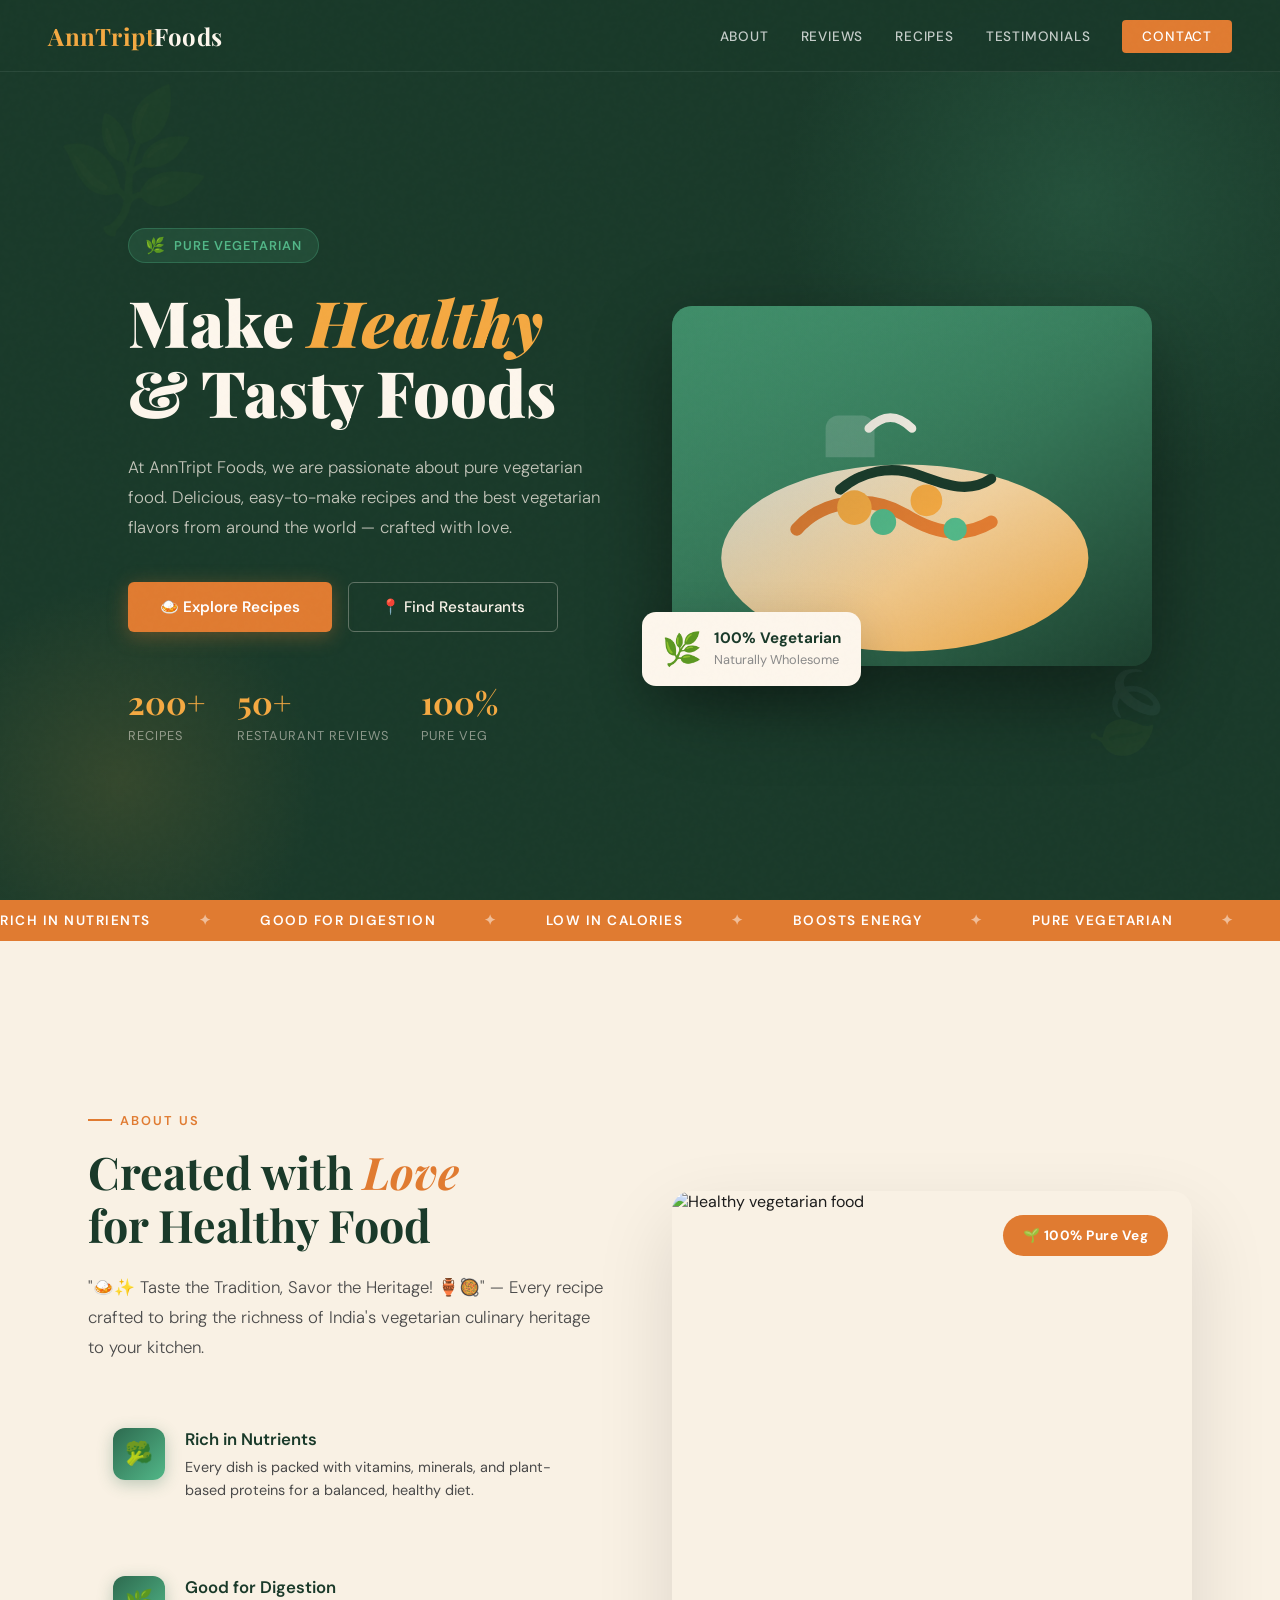
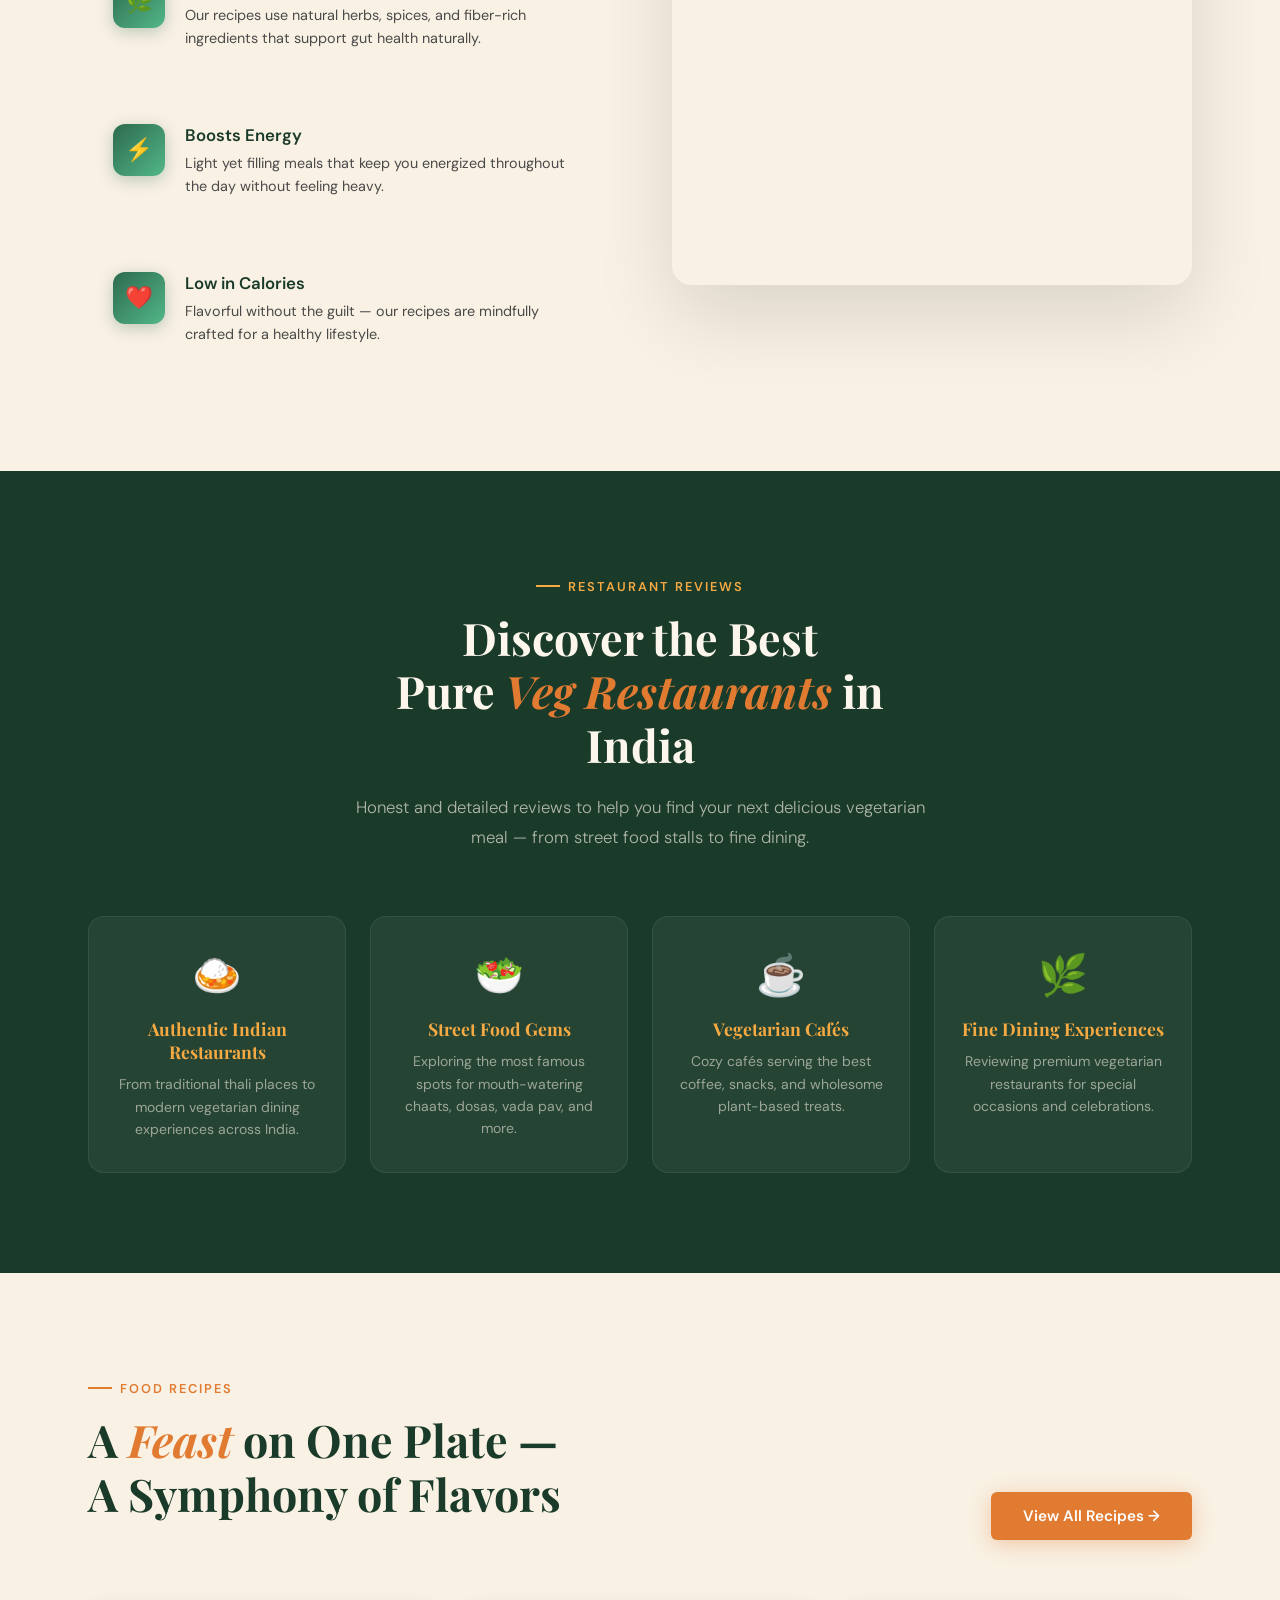
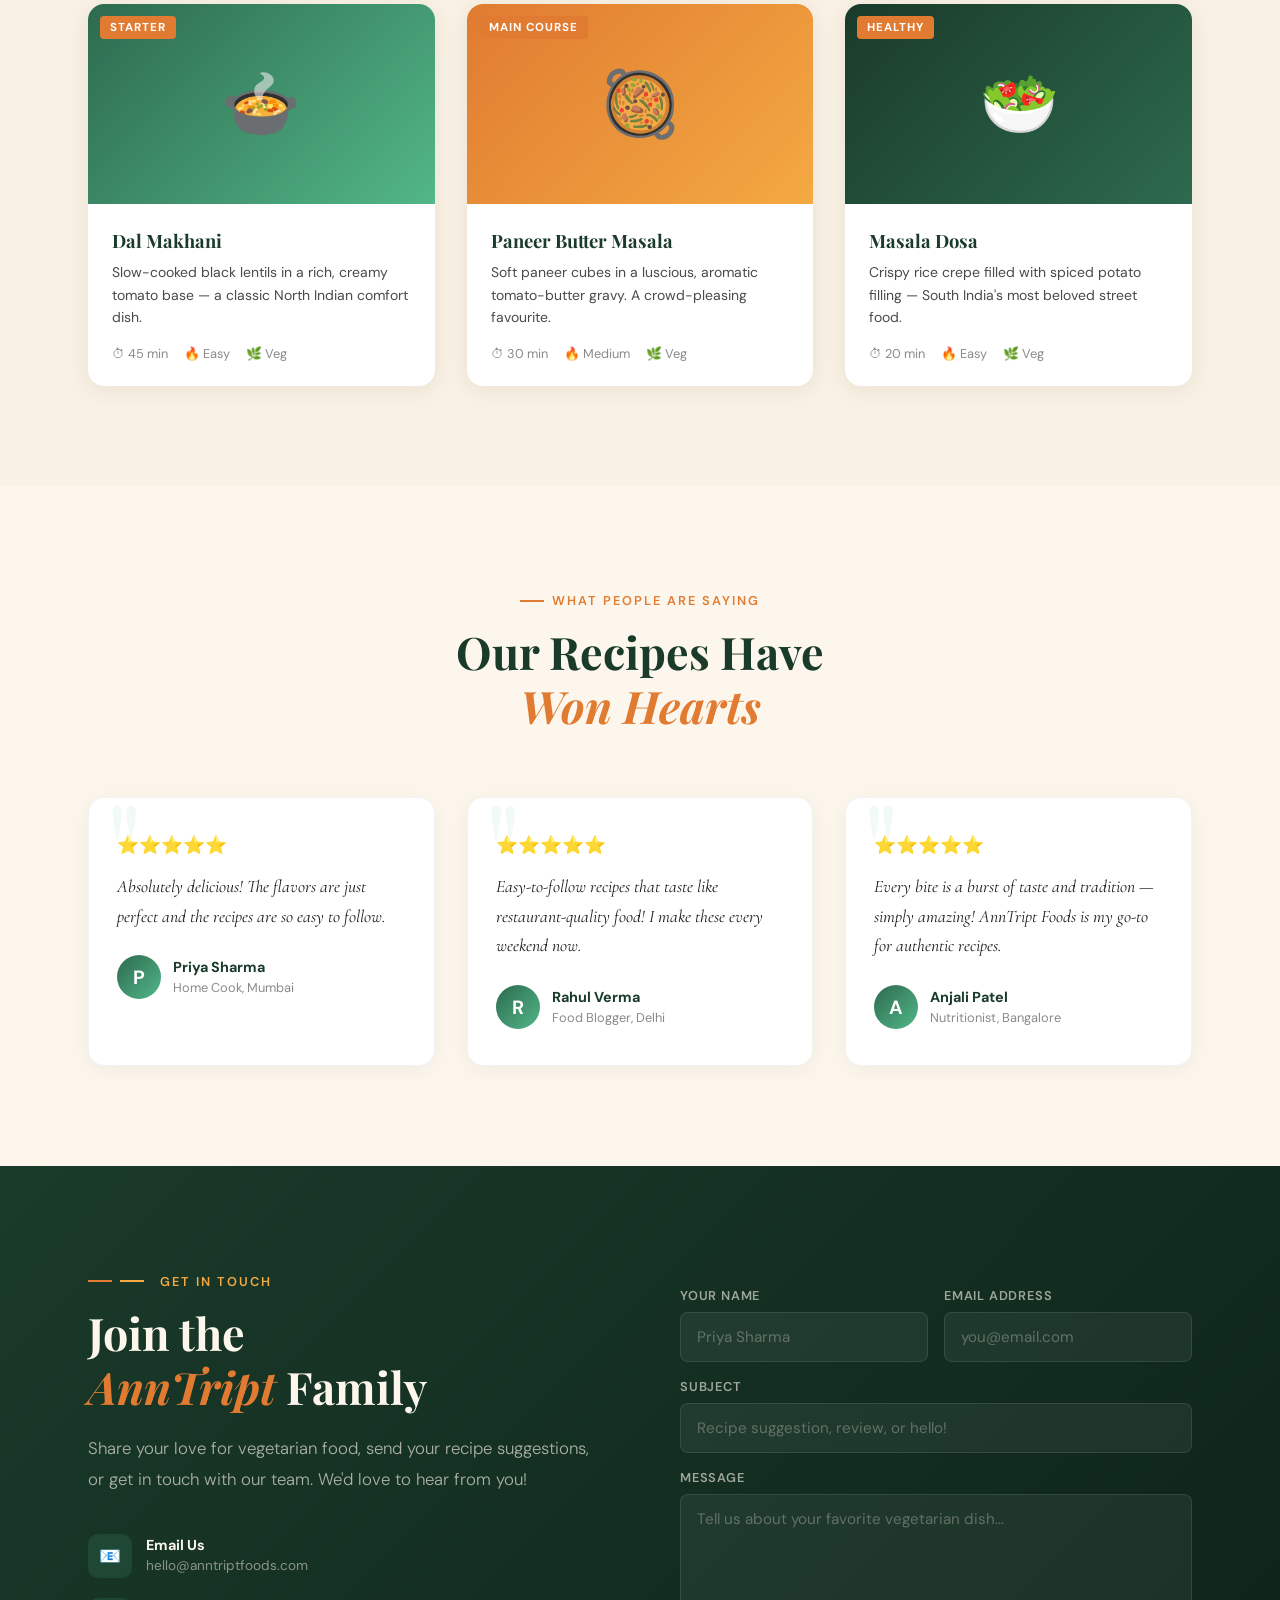
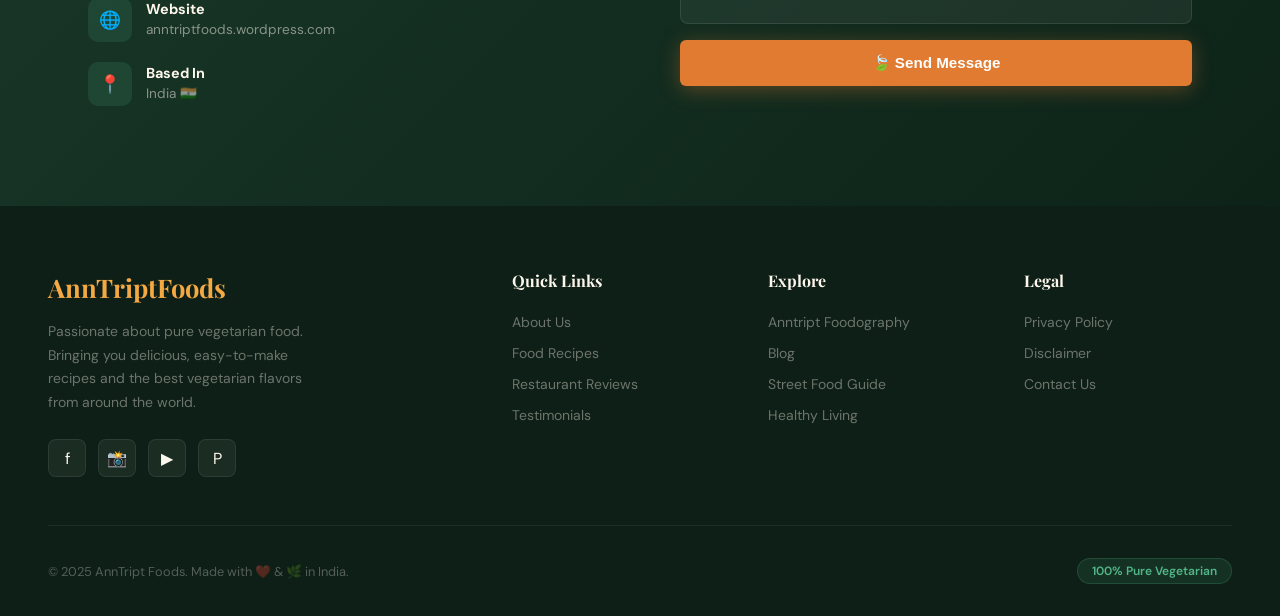
==== index.html @ 145cbeb9 "Add files via upload" ====
<!DOCTYPE html>
<html lang="en">
<head>
  <meta charset="UTF-8" />
  <meta name="viewport" content="width=device-width, initial-scale=1.0"/>
  <title>AnnTript Foods – Make Healthy and Tasty Foods</title>
  <link href="https://fonts.googleapis.com/css2?family=Playfair+Display:ital,wght@0,400;0,700;0,900;1,400&family=DM+Sans:wght@300;400;500;600&family=Cormorant+Garamond:ital,wght@0,300;0,600;1,300&display=swap" rel="stylesheet"/>
  <link rel="stylesheet" href="style.css" />
</head>
<body>

  <nav id="navbar">
    <a class="nav-logo" href="#hero">AnnTript<span>Foods</span></a>
    <ul class="nav-links">
      <li><a href="#features">About</a></li>
      <li><a href="#covers">Reviews</a></li>
      <li><a href="#recipes">Recipes</a></li>
      <li><a href="#testimonials">Testimonials</a></li>
      <li><a href="#contact" class="nav-cta">Contact</a></li>
    </ul>
    <div class="hamburger" id="hamburger" onclick="toggleMenu()">
      <span></span><span></span><span></span>
    </div>
  </nav>
  <div class="mobile-menu" id="mobileMenu">
    <a href="#features" onclick="toggleMenu()">About Us</a>
    <a href="#covers" onclick="toggleMenu()">Restaurant Reviews</a>
    <a href="#recipes" onclick="toggleMenu()">Food Recipes</a>
    <a href="#testimonials" onclick="toggleMenu()">Testimonials</a>
    <a href="#contact" onclick="toggleMenu()">Contact</a>
  </div>

  <section id="hero">
    <div class="hero-bg-circle c1"></div>
    <div class="hero-bg-circle c2"></div>
    <div class="leaf-deco l1">🌿</div>
    <div class="leaf-deco l2">🍃</div>
    <div class="hero-inner">
      <div class="hero-content">
        <div class="hero-tag">Pure Vegetarian</div>
        <h1 class="hero-title">Make <span class="accent">Healthy</span><br>&amp; Tasty Foods</h1>
        <p class="hero-desc">At AnnTript Foods, we are passionate about pure vegetarian food. Delicious, easy-to-make recipes and the best vegetarian flavors from around the world — crafted with love.</p>
        <div class="hero-btns">
          <a href="#recipes" class="btn-primary">🍛 Explore Recipes</a>
          <a href="#covers" class="btn-outline">📍 Find Restaurants</a>
        </div>
        <div class="hero-stats">
          <div class="stat"><span class="stat-num">200+</span><span class="stat-label">Recipes</span></div>
          <div class="stat"><span class="stat-num">50+</span><span class="stat-label">Restaurant Reviews</span></div>
          <div class="stat"><span class="stat-num">100%</span><span class="stat-label">Pure Veg</span></div>
        </div>
      </div>
      <div class="hero-visual">
        <div class="hero-img-wrap">
          <img src="anntriptfoods-hero.svg" alt="AnnTript Foods Banner" />
          <div class="hero-img-overlay"></div>
        </div>
        <div class="hero-float-card">
          <span class="emoji">🌿</span>
          <div class="card-text"><strong>100% Vegetarian</strong><span>Naturally Wholesome</span></div>
        </div>
      </div>
    </div>
  </section>

  <div class="marquee-bar" aria-hidden="true">
    <div class="marquee-track">
      <span>Rich in Nutrients</span><span class="dot">✦</span>
      <span>Good for Digestion</span><span class="dot">✦</span>
      <span>Low in Calories</span><span class="dot">✦</span>
      <span>Boosts Energy</span><span class="dot">✦</span>
      <span>Pure Vegetarian</span><span class="dot">✦</span>
      <span>Made with Love</span><span class="dot">✦</span>
      <span>Authentic Flavors</span><span class="dot">✦</span>
      <span>Savor the Heritage</span><span class="dot">✦</span>
      <span>Rich in Nutrients</span><span class="dot">✦</span>
      <span>Good for Digestion</span><span class="dot">✦</span>
      <span>Low in Calories</span><span class="dot">✦</span>
      <span>Boosts Energy</span><span class="dot">✦</span>
      <span>Pure Vegetarian</span><span class="dot">✦</span>
      <span>Made with Love</span><span class="dot">✦</span>
      <span>Authentic Flavors</span><span class="dot">✦</span>
      <span>Savor the Heritage</span><span class="dot">✦</span>
    </div>
  </div>

  <section id="features">
    <div class="section-wrap">
      <div class="features-grid">
        <div>
          <div class="section-tag reveal">About Us</div>
          <h2 class="section-title reveal">Created with <em>Love</em><br>for Healthy Food</h2>
          <p class="section-desc reveal">"🍛✨ Taste the Tradition, Savor the Heritage! 🏺🥘" — Every recipe crafted to bring the richness of India's vegetarian culinary heritage to your kitchen.</p>
          <div class="features-list" style="margin-top:40px">
            <div class="feature-item reveal">
              <div class="feature-icon">🥦</div>
              <div class="feature-text"><strong>Rich in Nutrients</strong><p>Every dish is packed with vitamins, minerals, and plant-based proteins for a balanced, healthy diet.</p></div>
            </div>
            <div class="feature-item reveal">
              <div class="feature-icon">🌿</div>
              <div class="feature-text"><strong>Good for Digestion</strong><p>Our recipes use natural herbs, spices, and fiber-rich ingredients that support gut health naturally.</p></div>
            </div>
            <div class="feature-item reveal">
              <div class="feature-icon">⚡</div>
              <div class="feature-text"><strong>Boosts Energy</strong><p>Light yet filling meals that keep you energized throughout the day without feeling heavy.</p></div>
            </div>
            <div class="feature-item reveal">
              <div class="feature-icon">❤️</div>
              <div class="feature-text"><strong>Low in Calories</strong><p>Flavorful without the guilt — our recipes are mindfully crafted for a healthy lifestyle.</p></div>
            </div>
          </div>
        </div>
        <div class="features-image-wrap reveal">
          <img src="https://anntriptfoods.wordpress.com/wp-content/uploads/2025/03/gemini_generated_image_6t33wa6t33wa6t33-1.jpg" alt="Healthy vegetarian food" onerror="this.src='https://images.unsplash.com/photo-1543362906-acfc16c67564?w=600&q=80';this.onerror=null"/>
          <div class="features-badge">🌱 100% Pure Veg</div>
        </div>
      </div>
    </div>
  </section>

  <section id="covers">
    <div class="section-wrap">
      <div style="text-align:center;max-width:600px;margin:0 auto">
        <div class="section-tag reveal" style="justify-content:center">Restaurant Reviews</div>
        <h2 class="section-title reveal">Discover the Best<br>Pure <em>Veg Restaurants</em> in India</h2>
        <p class="section-desc reveal" style="margin:0 auto">Honest and detailed reviews to help you find your next delicious vegetarian meal — from street food stalls to fine dining.</p>
      </div>
      <div class="covers-grid">
        <div class="cover-card reveal">
          <span class="cover-emoji">🍛</span>
          <h3>Authentic Indian Restaurants</h3>
          <p>From traditional thali places to modern vegetarian dining experiences across India.</p>
        </div>
        <div class="cover-card reveal">
          <span class="cover-emoji">🥗</span>
          <h3>Street Food Gems</h3>
          <p>Exploring the most famous spots for mouth-watering chaats, dosas, vada pav, and more.</p>
        </div>
        <div class="cover-card reveal">
          <span class="cover-emoji">☕</span>
          <h3>Vegetarian Cafés</h3>
          <p>Cozy cafés serving the best coffee, snacks, and wholesome plant-based treats.</p>
        </div>
        <div class="cover-card reveal">
          <span class="cover-emoji">🌿</span>
          <h3>Fine Dining Experiences</h3>
          <p>Reviewing premium vegetarian restaurants for special occasions and celebrations.</p>
        </div>
      </div>
    </div>
  </section>

  <section id="recipes">
    <div class="section-wrap">
      <div style="display:flex;justify-content:space-between;align-items:flex-end;flex-wrap:wrap;gap:24px">
        <div>
          <div class="section-tag reveal">Food Recipes</div>
          <h2 class="section-title reveal">A <em>Feast</em> on One Plate —<br>A Symphony of Flavors</h2>
        </div>
        <a href="#contact" class="btn-primary reveal">View All Recipes →</a>
      </div>
      <div class="recipes-grid">
        <div class="recipe-card reveal">
          <div class="recipe-img">🍲<span class="tag">Starter</span></div>
          <div class="recipe-body">
            <h3>Dal Makhani</h3>
            <p>Slow-cooked black lentils in a rich, creamy tomato base — a classic North Indian comfort dish.</p>
            <div class="recipe-meta"><span>⏱ 45 min</span><span>🔥 Easy</span><span>🌿 Veg</span></div>
          </div>
        </div>
        <div class="recipe-card reveal">
          <div class="recipe-img" style="background:linear-gradient(135deg,#e07b31,#f4a942)">🥘<span class="tag">Main Course</span></div>
          <div class="recipe-body">
            <h3>Paneer Butter Masala</h3>
            <p>Soft paneer cubes in a luscious, aromatic tomato-butter gravy. A crowd-pleasing favourite.</p>
            <div class="recipe-meta"><span>⏱ 30 min</span><span>🔥 Medium</span><span>🌿 Veg</span></div>
          </div>
        </div>
        <div class="recipe-card reveal">
          <div class="recipe-img" style="background:linear-gradient(135deg,#1a3a2a,#2d6a4f)">🥗<span class="tag">Healthy</span></div>
          <div class="recipe-body">
            <h3>Masala Dosa</h3>
            <p>Crispy rice crepe filled with spiced potato filling — South India's most beloved street food.</p>
            <div class="recipe-meta"><span>⏱ 20 min</span><span>🔥 Easy</span><span>🌿 Veg</span></div>
          </div>
        </div>
      </div>
    </div>
  </section>

  <section id="testimonials">
    <div class="section-wrap">
      <div style="text-align:center;max-width:600px;margin:0 auto">
        <div class="section-tag reveal" style="justify-content:center">What People Are Saying</div>
        <h2 class="section-title reveal">Our Recipes Have<br><em>Won Hearts</em></h2>
      </div>
      <div class="testimonials-grid">
        <div class="testimonial-card reveal">
          <div class="stars">⭐⭐⭐⭐⭐</div>
          <p class="testimonial-text">Absolutely delicious! The flavors are just perfect and the recipes are so easy to follow.</p>
          <div class="testimonial-author">
            <div class="author-avatar">P</div>
            <div class="author-info"><strong>Priya Sharma</strong><span>Home Cook, Mumbai</span></div>
          </div>
        </div>
        <div class="testimonial-card reveal">
          <div class="stars">⭐⭐⭐⭐⭐</div>
          <p class="testimonial-text">Easy-to-follow recipes that taste like restaurant-quality food! I make these every weekend now.</p>
          <div class="testimonial-author">
            <div class="author-avatar">R</div>
            <div class="author-info"><strong>Rahul Verma</strong><span>Food Blogger, Delhi</span></div>
          </div>
        </div>
        <div class="testimonial-card reveal">
          <div class="stars">⭐⭐⭐⭐⭐</div>
          <p class="testimonial-text">Every bite is a burst of taste and tradition — simply amazing! AnnTript Foods is my go-to for authentic recipes.</p>
          <div class="testimonial-author">
            <div class="author-avatar">A</div>
            <div class="author-info"><strong>Anjali Patel</strong><span>Nutritionist, Bangalore</span></div>
          </div>
        </div>
      </div>
    </div>
  </section>

  <section id="contact">
    <div class="section-wrap">
      <div class="contact-inner">
        <div class="contact-left">
          <div class="section-tag reveal" style="color:var(--turmeric)"><span style="background:var(--turmeric);width:24px;height:2px;display:inline-block;vertical-align:middle;margin-right:8px"></span>Get In Touch</div>
          <h2 class="section-title reveal">Join the<br><em>AnnTript</em> Family</h2>
          <p class="section-desc reveal">Share your love for vegetarian food, send your recipe suggestions, or get in touch with our team. We'd love to hear from you!</p>
          <div class="contact-info reveal">
            <div class="contact-info-item">
              <div class="icon-wrap">📧</div>
              <div><strong>Email Us</strong><span>hello@anntriptfoods.com</span></div>
            </div>
            <div class="contact-info-item">
              <div class="icon-wrap">🌐</div>
              <div><strong>Website</strong><span>anntriptfoods.wordpress.com</span></div>
            </div>
            <div class="contact-info-item">
              <div class="icon-wrap">📍</div>
              <div><strong>Based In</strong><span>India 🇮🇳</span></div>
            </div>
          </div>
        </div>
        <div class="contact-form-wrap reveal">
          <form class="contact-form" id="contactForm" onsubmit="handleSubmit(event)">
            <div class="form-row">
              <div class="form-group"><label>Your Name</label><input type="text" placeholder="Priya Sharma" required/></div>
              <div class="form-group"><label>Email Address</label><input type="email" placeholder="you@email.com" required/></div>
            </div>
            <div class="form-group"><label>Subject</label><input type="text" placeholder="Recipe suggestion, review, or hello!"/></div>
            <div class="form-group"><label>Message</label><textarea rows="5" placeholder="Tell us about your favorite vegetarian dish..." required></textarea></div>
            <button type="submit" class="btn-primary" style="width:100%;justify-content:center">🍃 Send Message</button>
          </form>
          <div class="form-success" id="formSuccess">✅ Thank you! Your message has been sent. We'll get back to you soon! 🌿</div>
        </div>
      </div>
    </div>
  </section>

  <footer>
    <div class="footer-inner">
      <div class="footer-brand">
        <a class="logo" href="#hero">AnnTriptFoods</a>
        <p>Passionate about pure vegetarian food. Bringing you delicious, easy-to-make recipes and the best vegetarian flavors from around the world.</p>
        <div class="footer-social">
          <a class="social-btn" href="#" title="Facebook">f</a>
          <a class="social-btn" href="#" title="Instagram">📸</a>
          <a class="social-btn" href="#" title="YouTube">▶</a>
          <a class="social-btn" href="#" title="Pinterest">P</a>
        </div>
      </div>
      <div class="footer-col"><h4>Quick Links</h4><ul><li><a href="#features">About Us</a></li><li><a href="#recipes">Food Recipes</a></li><li><a href="#covers">Restaurant Reviews</a></li><li><a href="#testimonials">Testimonials</a></li></ul></div>
      <div class="footer-col"><h4>Explore</h4><ul><li><a href="#">Anntript Foodography</a></li><li><a href="#">Blog</a></li><li><a href="#">Street Food Guide</a></li><li><a href="#">Healthy Living</a></li></ul></div>
      <div class="footer-col"><h4>Legal</h4><ul><li><a href="#">Privacy Policy</a></li><li><a href="#">Disclaimer</a></li><li><a href="#contact">Contact Us</a></li></ul></div>
    </div>
    <div class="footer-bottom">
      <p>© 2025 AnnTript Foods. Made with ❤️ &amp; 🌿 in India.</p>
      <span class="footer-badge">100% Pure Vegetarian</span>
    </div>
  </footer>

  <script src="main.js"></script>
</body>
</html>
---- style.css ----
:root {
  --green-deep:  #1a3a2a;
  --green-mid:   #2d6a4f;
  --green-light: #52b788;
  --saffron:     #e07b31;
  --turmeric:    #f4a942;
  --cream:       #fdf6ec;
  --ivory:       #f9f1e4;
  --brown:       #6b3f1e;
  --text-dark:   #1c1c1c;
  --text-mid:    #4a4a4a;
  --text-light:  #8a8a8a;
  --white:       #ffffff;
}
*, *::before, *::after { box-sizing: border-box; margin: 0; padding: 0; }
html { scroll-behavior: smooth; }
body { font-family: 'DM Sans', sans-serif; background: var(--cream); color: var(--text-dark); overflow-x: hidden; }
body::before {
  content:''; position:fixed; inset:0;
  background-image: url("data:image/svg+xml,%3Csvg viewBox='0 0 200 200' xmlns='http://www.w3.org/2000/svg'%3E%3Cfilter id='n'%3E%3CfeTurbulence type='fractalNoise' baseFrequency='0.75' numOctaves='4' stitchTiles='stitch'/%3E%3C/filter%3E%3Crect width='100%25' height='100%25' filter='url(%23n)' opacity='0.03'/%3E%3C/svg%3E");
  pointer-events:none; z-index:1000; opacity:.4;
}
/* NAVBAR */
nav { position:fixed; top:0; left:0; right:0; z-index:999; display:flex; align-items:center; justify-content:space-between; padding:0 48px; height:72px; background:rgba(26,58,42,0.96); backdrop-filter:blur(12px); border-bottom:1px solid rgba(255,255,255,0.08); transition:all .3s ease; }
nav.scrolled { height:60px; background:rgba(26,58,42,0.99); box-shadow:0 4px 32px rgba(0,0,0,0.25); }
.nav-logo { font-family:'Playfair Display',serif; font-size:1.5rem; font-weight:700; color:var(--turmeric); text-decoration:none; letter-spacing:.5px; }
.nav-logo span { color:var(--cream); }
.nav-links { display:flex; gap:32px; list-style:none; }
.nav-links a { color:rgba(255,255,255,0.75); text-decoration:none; font-size:.85rem; font-weight:500; letter-spacing:.8px; text-transform:uppercase; position:relative; transition:color .25s; }
.nav-links a::after { content:''; position:absolute; bottom:-4px; left:0; right:100%; height:1.5px; background:var(--turmeric); transition:right .3s ease; }
.nav-links a:hover { color:var(--turmeric); }
.nav-links a:hover::after { right:0; }
.nav-cta { background:var(--saffron); color:var(--white) !important; padding:8px 20px; border-radius:4px; transition:background .25s !important; }
.nav-cta:hover { background:var(--turmeric) !important; }
.nav-cta::after { display:none !important; }
.hamburger { display:none; flex-direction:column; gap:5px; cursor:pointer; }
.hamburger span { display:block; width:24px; height:2px; background:var(--cream); transition:.3s; }
.mobile-menu { display:none; position:fixed; top:72px; left:0; right:0; background:var(--green-deep); padding:24px 32px 32px; flex-direction:column; gap:16px; z-index:998; border-bottom:2px solid var(--saffron); }
.mobile-menu.open { display:flex; }
.mobile-menu a { color:var(--cream); text-decoration:none; font-size:1rem; font-weight:500; padding:8px 0; border-bottom:1px solid rgba(255,255,255,0.08); }
/* HERO */
#hero { min-height:100vh; background:var(--green-deep); display:flex; align-items:center; position:relative; overflow:hidden; padding-top:72px; }
.hero-bg-circle { position:absolute; border-radius:50%; pointer-events:none; }
.hero-bg-circle.c1 { width:600px; height:600px; background:radial-gradient(circle,rgba(82,183,136,0.18) 0%,transparent 70%); top:-100px; right:-100px; }
.hero-bg-circle.c2 { width:400px; height:400px; background:radial-gradient(circle,rgba(244,169,66,0.12) 0%,transparent 70%); bottom:-80px; left:-80px; }
.leaf-deco { position:absolute; font-size:7rem; opacity:.05; user-select:none; pointer-events:none; }
.leaf-deco.l1 { top:10%; left:5%; transform:rotate(-20deg); }
.leaf-deco.l2 { bottom:15%; right:8%; transform:rotate(15deg); font-size:5rem; }
.hero-inner { max-width:1200px; margin:0 auto; padding:80px 48px; display:grid; grid-template-columns:1fr 1fr; gap:64px; align-items:center; }
.hero-tag { display:inline-flex; align-items:center; gap:8px; background:rgba(82,183,136,0.15); border:1px solid rgba(82,183,136,0.3); color:var(--green-light); padding:6px 16px; border-radius:100px; font-size:.8rem; font-weight:600; letter-spacing:1px; text-transform:uppercase; margin-bottom:24px; animation:fadeSlideUp .6s ease both; }
.hero-tag::before { content:'🌿'; font-size:1rem; }
.hero-title { font-family:'Playfair Display',serif; font-size:clamp(2.8rem,5vw,4.2rem); font-weight:900; color:var(--cream); line-height:1.1; margin-bottom:24px; animation:fadeSlideUp .7s .15s ease both; }
.hero-title .accent { color:var(--turmeric); font-style:italic; }
.hero-desc { font-size:1.05rem; line-height:1.8; color:rgba(253,246,236,0.75); max-width:480px; margin-bottom:40px; animation:fadeSlideUp .7s .3s ease both; font-weight:300; }
.hero-btns { display:flex; gap:16px; flex-wrap:wrap; animation:fadeSlideUp .7s .45s ease both; }
.btn-primary { display:inline-flex; align-items:center; gap:8px; background:var(--saffron); color:var(--white); padding:14px 32px; border-radius:6px; font-size:.95rem; font-weight:600; text-decoration:none; border:none; cursor:pointer; transition:background .25s,transform .2s,box-shadow .25s; box-shadow:0 4px 20px rgba(224,123,49,0.35); }
.btn-primary:hover { background:var(--turmeric); transform:translateY(-2px); box-shadow:0 8px 28px rgba(244,169,66,0.4); }
.btn-outline { display:inline-flex; align-items:center; gap:8px; background:transparent; color:var(--cream); padding:14px 32px; border-radius:6px; font-size:.95rem; font-weight:500; text-decoration:none; border:1.5px solid rgba(253,246,236,0.3); cursor:pointer; transition:.25s; }
.btn-outline:hover { border-color:var(--turmeric); color:var(--turmeric); transform:translateY(-2px); }
.hero-stats { display:flex; gap:32px; margin-top:48px; animation:fadeSlideUp .7s .6s ease both; }
.stat { display:flex; flex-direction:column; gap:4px; }
.stat-num { font-family:'Playfair Display',serif; font-size:2rem; font-weight:700; color:var(--turmeric); }
.stat-label { font-size:.8rem; color:rgba(253,246,236,0.5); text-transform:uppercase; letter-spacing:1px; }
.hero-visual { position:relative; animation:fadeSlideRight .8s .3s ease both; }
.hero-img-wrap { position:relative; border-radius:20px; overflow:hidden; box-shadow:0 32px 80px rgba(0,0,0,0.4); aspect-ratio:4/3; }
.hero-img-wrap img { width:100%; height:100%; object-fit:cover; transition:transform 6s ease; }
.hero-img-wrap:hover img { transform:scale(1.04); }
.hero-img-overlay { position:absolute; inset:0; background:linear-gradient(135deg,rgba(26,58,42,0.3) 0%,transparent 60%); }
.hero-float-card { position:absolute; bottom:-20px; left:-30px; background:var(--cream); border-radius:14px; padding:16px 20px; box-shadow:0 16px 48px rgba(0,0,0,0.2); display:flex; align-items:center; gap:12px; animation:float 4s ease-in-out infinite; }
.hero-float-card .emoji { font-size:2rem; }
.hero-float-card .card-text strong { display:block; font-size:.95rem; color:var(--green-deep); }
.hero-float-card .card-text span { font-size:.8rem; color:var(--text-light); }
/* MARQUEE */
.marquee-bar { background:var(--saffron); padding:12px 0; overflow:hidden; }
.marquee-track { display:flex; gap:48px; white-space:nowrap; animation:marquee 20s linear infinite; }
.marquee-track span { font-size:.85rem; font-weight:600; letter-spacing:1.5px; text-transform:uppercase; color:var(--white); flex-shrink:0; }
.marquee-track .dot { color:rgba(255,255,255,0.5); }
@keyframes marquee { 0%{transform:translateX(0)} 100%{transform:translateX(-50%)} }
/* SECTIONS */
section { position:relative; }
.section-wrap { max-width:1200px; margin:0 auto; padding:100px 48px; }
.section-tag { display:inline-flex; align-items:center; gap:8px; color:var(--saffron); font-size:.8rem; font-weight:600; letter-spacing:2px; text-transform:uppercase; margin-bottom:16px; }
.section-tag::before { content:''; display:block; width:24px; height:2px; background:var(--saffron); }
.section-title { font-family:'Playfair Display',serif; font-size:clamp(2rem,3.5vw,2.8rem); font-weight:700; line-height:1.2; color:var(--green-deep); margin-bottom:20px; }
.section-title em { color:var(--saffron); font-style:italic; }
.section-desc { font-size:1.05rem; line-height:1.8; color:var(--text-mid); max-width:600px; font-weight:300; }
/* FEATURES */
#features { background:var(--ivory); }
.features-grid { display:grid; grid-template-columns:1fr 1fr; gap:64px; align-items:center; margin-top:64px; }
.features-list { display:flex; flex-direction:column; gap:24px; }
.feature-item { display:flex; gap:20px; align-items:flex-start; padding:24px; border-radius:12px; border:1.5px solid transparent; cursor:pointer; transition:.3s; background:transparent; }
.feature-item:hover { background:var(--white); border-color:rgba(82,183,136,0.25); box-shadow:0 8px 32px rgba(0,0,0,0.06); transform:translateX(8px); }
.feature-icon { width:52px; height:52px; border-radius:12px; background:linear-gradient(135deg,var(--green-mid),var(--green-light)); display:flex; align-items:center; justify-content:center; font-size:1.4rem; flex-shrink:0; box-shadow:0 4px 16px rgba(45,106,79,0.3); }
.feature-text strong { display:block; font-size:1.05rem; font-weight:600; color:var(--green-deep); margin-bottom:6px; }
.feature-text p { font-size:.9rem; color:var(--text-mid); line-height:1.6; }
.features-image-wrap { position:relative; border-radius:20px; overflow:hidden; aspect-ratio:3/4; box-shadow:0 32px 80px rgba(0,0,0,0.12); }
.features-image-wrap img { width:100%; height:100%; object-fit:cover; }
.features-badge { position:absolute; top:24px; right:24px; background:var(--saffron); color:var(--white); padding:12px 20px; border-radius:100px; font-size:.85rem; font-weight:700; letter-spacing:.5px; }
/* COVERS */
#covers { background:var(--green-deep); }
#covers .section-title { color:var(--cream); }
#covers .section-tag { color:var(--turmeric); }
#covers .section-tag::before { background:var(--turmeric); }
#covers .section-desc { color:rgba(253,246,236,0.65); }
.covers-grid { display:grid; grid-template-columns:repeat(4,1fr); gap:24px; margin-top:64px; }
.cover-card { border-radius:16px; overflow:hidden; background:rgba(255,255,255,0.05); border:1px solid rgba(255,255,255,0.08); padding:32px 24px; text-align:center; transition:.3s; cursor:pointer; }
.cover-card:hover { background:rgba(255,255,255,0.1); border-color:rgba(244,169,66,0.4); transform:translateY(-8px); box-shadow:0 24px 48px rgba(0,0,0,0.3); }
.cover-emoji { font-size:2.5rem; margin-bottom:16px; display:block; }
.cover-card h3 { font-family:'Playfair Display',serif; font-size:1.1rem; color:var(--turmeric); margin-bottom:10px; }
.cover-card p { font-size:.875rem; color:rgba(253,246,236,0.55); line-height:1.6; }
/* TESTIMONIALS */
#testimonials { background:var(--cream); }
.testimonials-grid { display:grid; grid-template-columns:repeat(3,1fr); gap:32px; margin-top:64px; }
.testimonial-card { background:var(--white); border-radius:16px; padding:36px 28px; border:1.5px solid rgba(26,58,42,0.06); box-shadow:0 4px 24px rgba(0,0,0,0.05); transition:.3s; position:relative; overflow:hidden; }
.testimonial-card::before { content:'"'; font-family:'Playfair Display',serif; font-size:8rem; color:var(--green-light); opacity:.08; position:absolute; top:-16px; left:16px; line-height:1; pointer-events:none; }
.testimonial-card:hover { transform:translateY(-6px); box-shadow:0 16px 48px rgba(0,0,0,0.1); border-color:rgba(82,183,136,0.3); }
.stars { color:var(--saffron); font-size:1.1rem; margin-bottom:16px; }
.testimonial-text { font-family:'Cormorant Garamond',serif; font-size:1.1rem; line-height:1.7; color:var(--text-dark); margin-bottom:24px; font-style:italic; }
.testimonial-author { display:flex; align-items:center; gap:12px; }
.author-avatar { width:44px; height:44px; border-radius:50%; background:linear-gradient(135deg,var(--green-mid),var(--green-light)); display:flex; align-items:center; justify-content:center; font-size:1.2rem; color:var(--white); font-weight:700; }
.author-info strong { display:block; font-size:.9rem; color:var(--green-deep); }
.author-info span { font-size:.8rem; color:var(--text-light); }
/* RECIPES */
#recipes { background:var(--ivory); }
.recipes-grid { display:grid; grid-template-columns:repeat(3,1fr); gap:32px; margin-top:64px; }
.recipe-card { border-radius:16px; overflow:hidden; background:var(--white); box-shadow:0 4px 24px rgba(0,0,0,0.07); transition:.3s; cursor:pointer; }
.recipe-card:hover { transform:translateY(-8px); box-shadow:0 24px 56px rgba(0,0,0,0.12); }
.recipe-img { height:200px; overflow:hidden; position:relative; background:linear-gradient(135deg,var(--green-mid),var(--green-light)); display:flex; align-items:center; justify-content:center; font-size:4rem; }
.recipe-img .tag { position:absolute; top:12px; left:12px; background:var(--saffron); color:var(--white); font-size:.72rem; font-weight:700; letter-spacing:1px; text-transform:uppercase; padding:4px 10px; border-radius:4px; }
.recipe-body { padding:24px; }
.recipe-body h3 { font-family:'Playfair Display',serif; font-size:1.15rem; color:var(--green-deep); margin-bottom:8px; }
.recipe-body p { font-size:.875rem; color:var(--text-mid); line-height:1.6; margin-bottom:16px; }
.recipe-meta { display:flex; gap:16px; }
.recipe-meta span { font-size:.8rem; color:var(--text-light); display:flex; align-items:center; gap:4px; }
/* CONTACT */
#contact { background:linear-gradient(135deg,var(--green-deep) 0%,#0d2318 100%); }
.contact-inner { display:grid; grid-template-columns:1fr 1fr; gap:80px; align-items:center; }
.contact-left .section-title { color:var(--cream); }
.contact-left .section-desc { color:rgba(253,246,236,0.65); margin-bottom:40px; }
.contact-form { display:flex; flex-direction:column; gap:16px; }
.form-row { display:grid; grid-template-columns:1fr 1fr; gap:16px; }
.form-group { display:flex; flex-direction:column; gap:8px; }
.form-group label { font-size:.8rem; font-weight:600; color:rgba(253,246,236,0.6); letter-spacing:.8px; text-transform:uppercase; }
.form-group input, .form-group textarea { background:rgba(255,255,255,0.06); border:1.5px solid rgba(255,255,255,0.1); color:var(--cream); padding:14px 16px; border-radius:8px; font-family:'DM Sans',sans-serif; font-size:.95rem; outline:none; transition:.25s; resize:none; }
.form-group input::placeholder, .form-group textarea::placeholder { color:rgba(253,246,236,0.3); }
.form-group input:focus, .form-group textarea:focus { border-color:var(--turmeric); background:rgba(255,255,255,0.09); }
.form-success { display:none; background:rgba(82,183,136,0.15); border:1px solid var(--green-light); color:var(--green-light); padding:14px 20px; border-radius:8px; font-size:.95rem; text-align:center; }
.contact-info { margin-top:40px; display:flex; flex-direction:column; gap:20px; }
.contact-info-item { display:flex; align-items:center; gap:14px; }
.contact-info-item .icon-wrap { width:44px; height:44px; border-radius:10px; background:rgba(82,183,136,0.15); display:flex; align-items:center; justify-content:center; font-size:1.1rem; flex-shrink:0; }
.contact-info-item strong { display:block; color:var(--cream); font-size:.9rem; }
.contact-info-item span { color:rgba(253,246,236,0.5); font-size:.85rem; }
/* FOOTER */
footer { background:#0d1f16; padding:64px 48px 32px; }
.footer-inner { max-width:1200px; margin:0 auto; display:grid; grid-template-columns:2fr 1fr 1fr 1fr; gap:48px; padding-bottom:48px; border-bottom:1px solid rgba(255,255,255,0.07); }
.footer-brand .logo { font-family:'Playfair Display',serif; font-size:1.6rem; font-weight:700; color:var(--turmeric); display:block; margin-bottom:16px; text-decoration:none; }
.footer-brand p { color:rgba(253,246,236,0.4); font-size:.875rem; line-height:1.7; max-width:280px; }
.footer-social { display:flex; gap:12px; margin-top:24px; }
.social-btn { width:38px; height:38px; border-radius:8px; background:rgba(255,255,255,0.06); display:flex; align-items:center; justify-content:center; font-size:1rem; text-decoration:none; border:1px solid rgba(255,255,255,0.08); transition:.25s; color:var(--cream); }
.social-btn:hover { background:var(--saffron); border-color:var(--saffron); }
.footer-col h4 { font-family:'Playfair Display',serif; color:var(--cream); font-size:1rem; margin-bottom:20px; }
.footer-col ul { list-style:none; display:flex; flex-direction:column; gap:10px; }
.footer-col ul a { color:rgba(253,246,236,0.4); text-decoration:none; font-size:.875rem; transition:.2s; }
.footer-col ul a:hover { color:var(--turmeric); }
.footer-bottom { max-width:1200px; margin:0 auto; padding-top:32px; display:flex; align-items:center; justify-content:space-between; }
.footer-bottom p { color:rgba(253,246,236,0.3); font-size:.8rem; }
.footer-badge { background:rgba(82,183,136,0.12); border:1px solid rgba(82,183,136,0.2); color:var(--green-light); padding:4px 14px; border-radius:100px; font-size:.75rem; font-weight:600; }
/* SCROLL REVEAL */
.reveal { opacity:0; transform:translateY(36px); transition:opacity .7s ease,transform .7s ease; }
.reveal.visible { opacity:1; transform:translateY(0); }
/* ANIMATIONS */
@keyframes fadeSlideUp { from{opacity:0;transform:translateY(24px)} to{opacity:1;transform:translateY(0)} }
@keyframes fadeSlideRight { from{opacity:0;transform:translateX(32px)} to{opacity:1;transform:translateX(0)} }
@keyframes float { 0%,100%{transform:translateY(0)} 50%{transform:translateY(-10px)} }
/* RESPONSIVE */
@media(max-width:1024px){ .covers-grid{grid-template-columns:repeat(2,1fr);} }
@media(max-width:900px){
  nav{padding:0 24px;} .nav-links{display:none;} .hamburger{display:flex;}
  .hero-inner{grid-template-columns:1fr;gap:48px;padding:48px 24px;}
  .hero-visual{max-width:500px;margin:0 auto;width:100%;}
  .features-grid{grid-template-columns:1fr;} .features-image-wrap{aspect-ratio:16/9;}
  .testimonials-grid{grid-template-columns:1fr;} .recipes-grid{grid-template-columns:1fr 1fr;}
  .contact-inner{grid-template-columns:1fr;gap:48px;} .footer-inner{grid-template-columns:1fr 1fr;}
  .section-wrap{padding:72px 24px;}
}
@media(max-width:600px){
  .covers-grid{grid-template-columns:1fr;} .recipes-grid{grid-template-columns:1fr;}
  .footer-inner{grid-template-columns:1fr;} .form-row{grid-template-columns:1fr;}
  .hero-stats{flex-wrap:wrap;gap:20px;} footer{padding:48px 24px 24px;}
  .footer-bottom{flex-direction:column;gap:12px;text-align:center;}
}
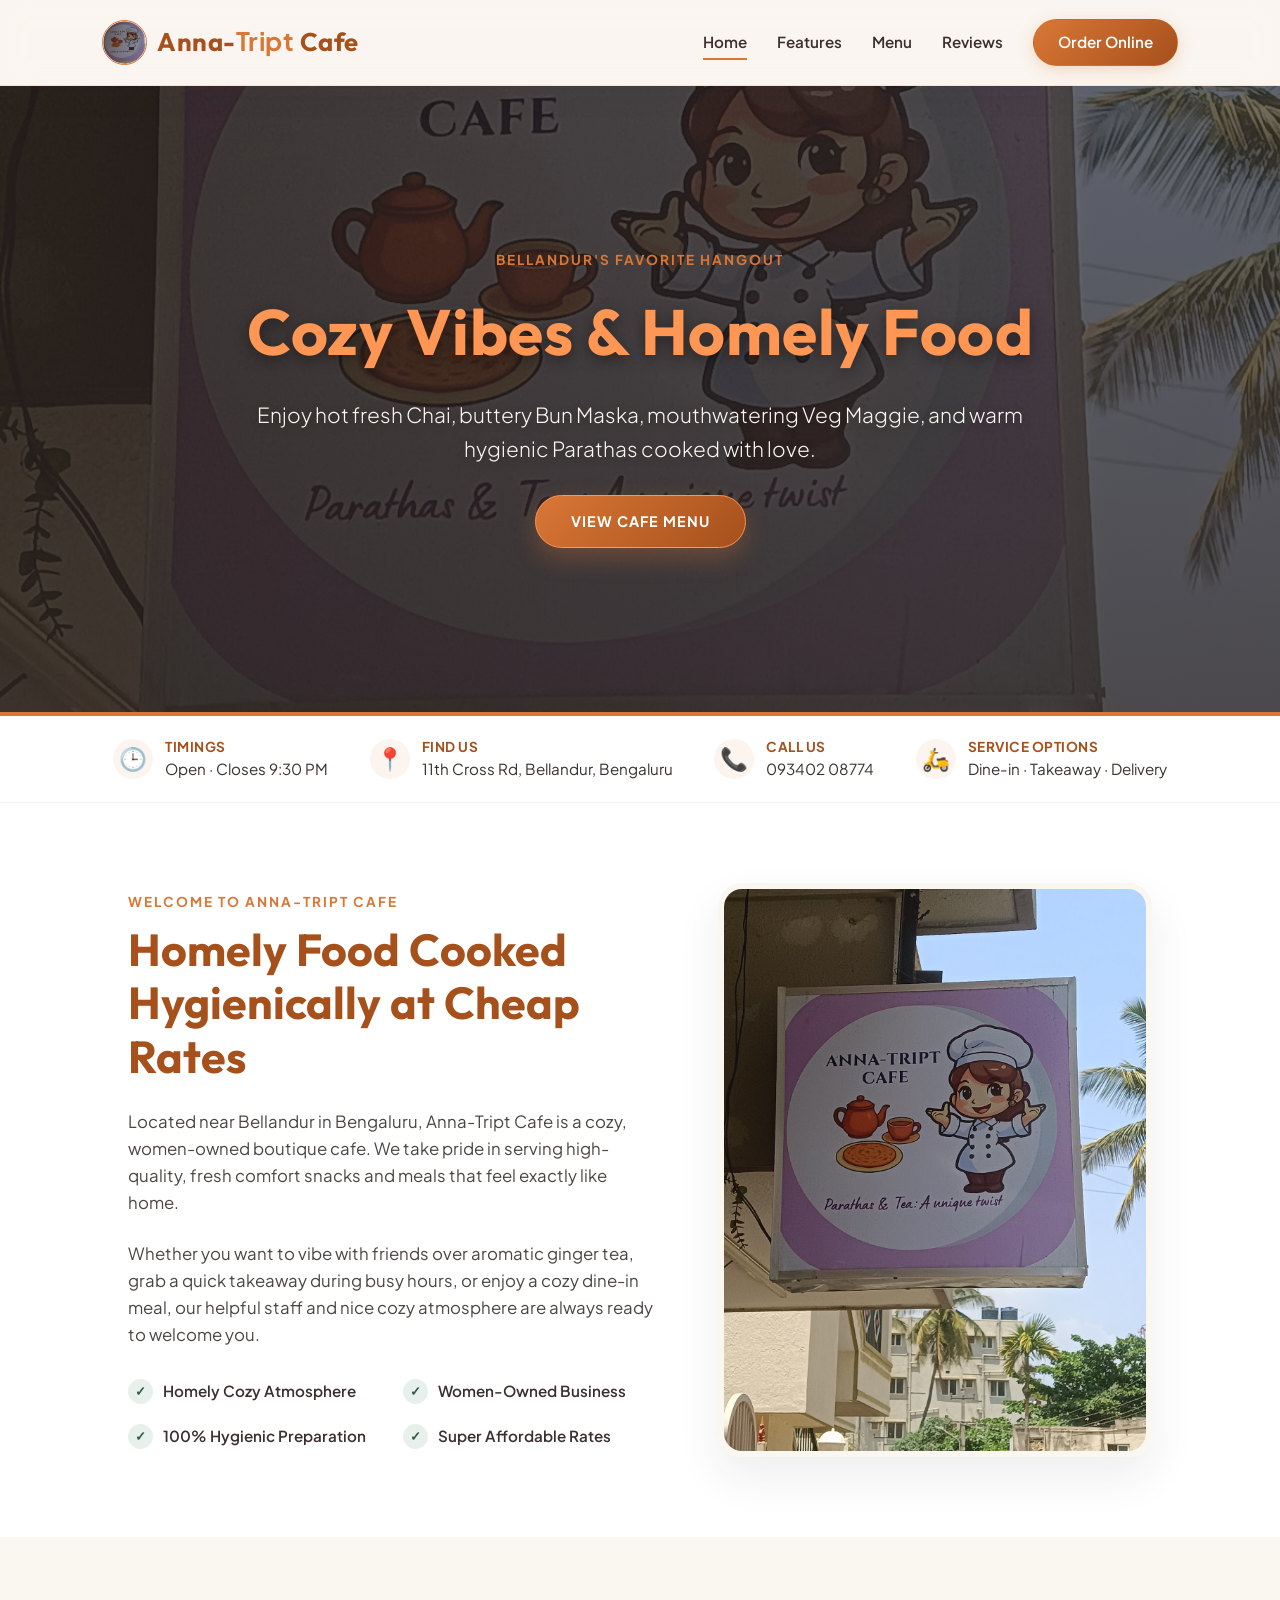
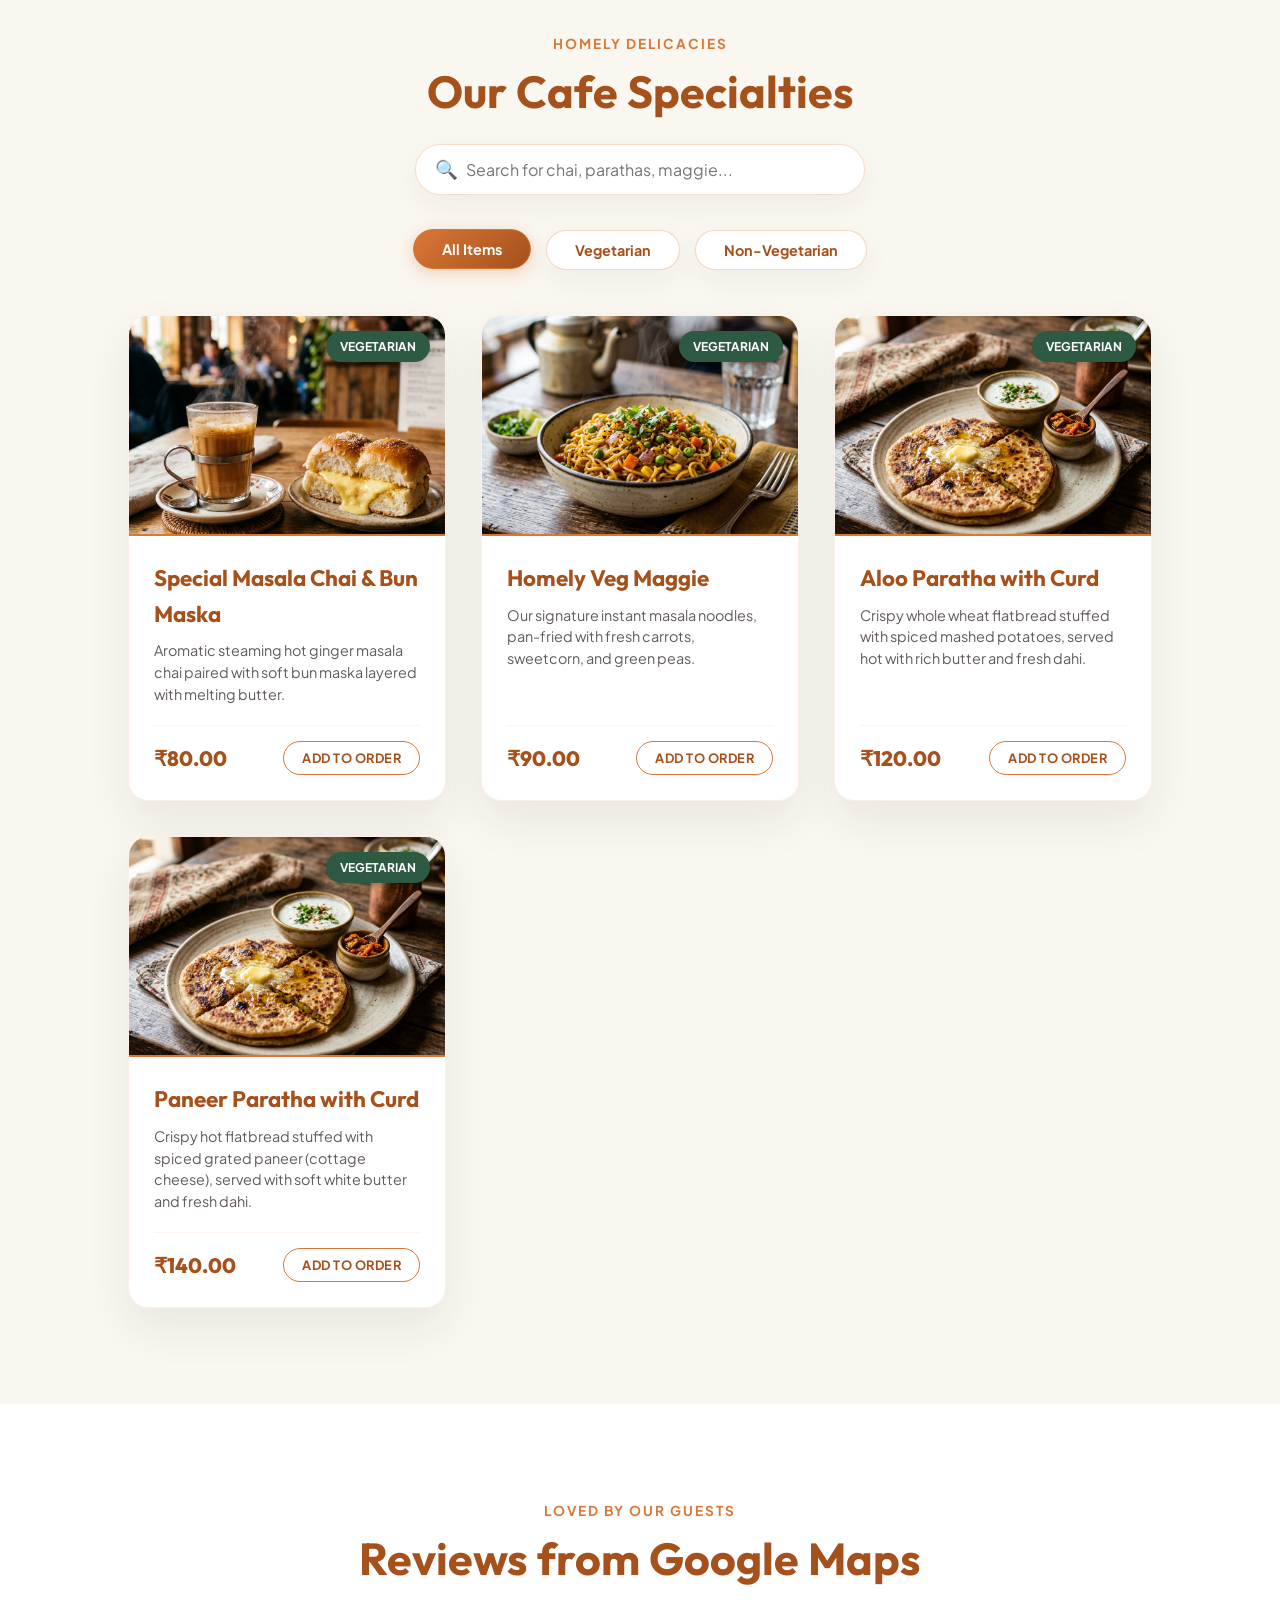
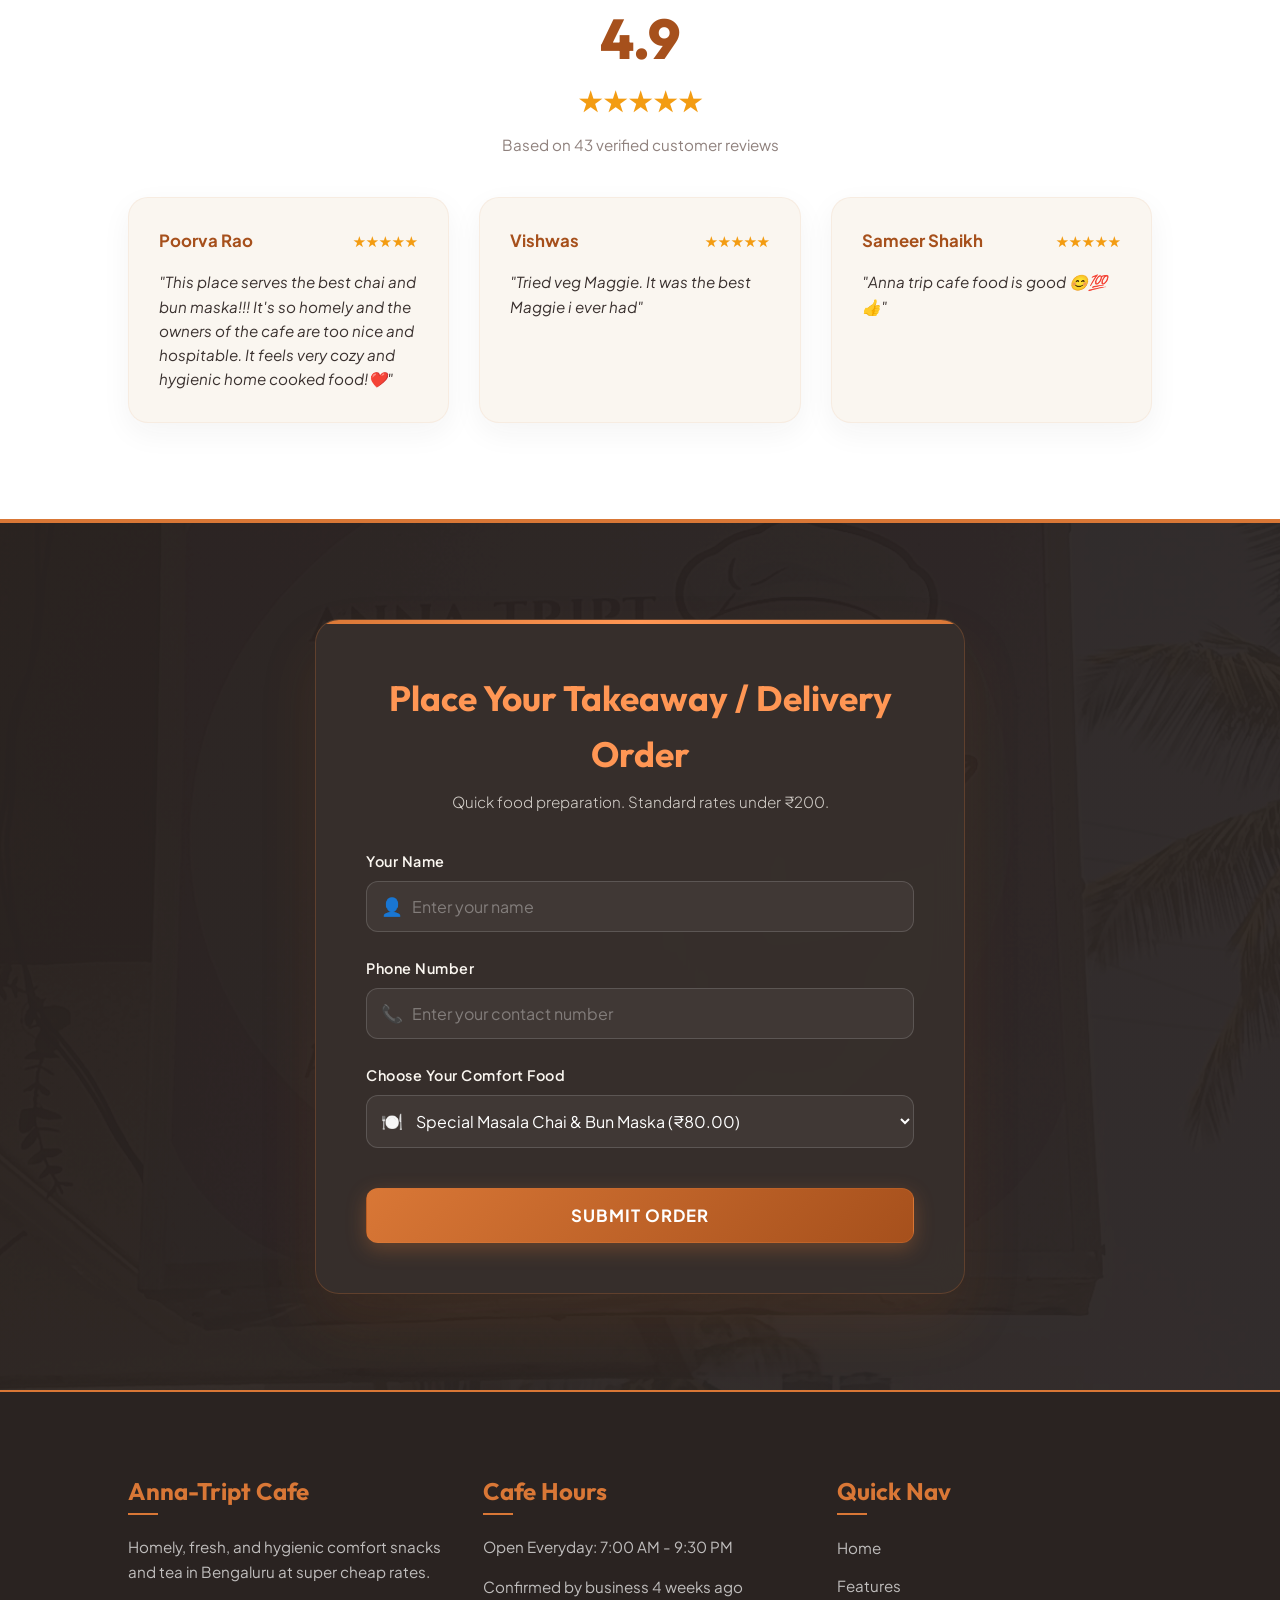
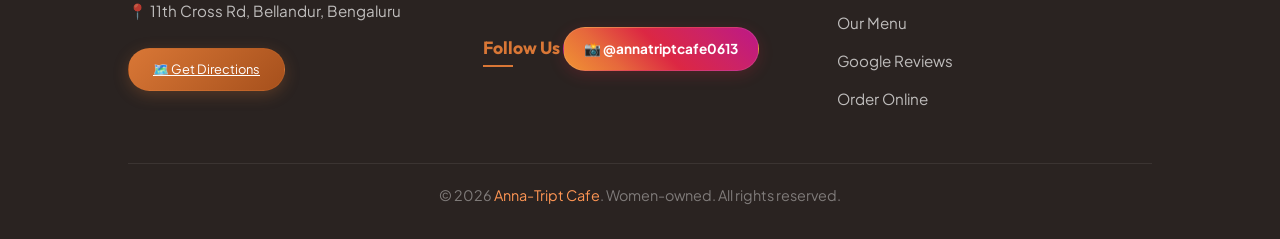
==== commit f57659c9: "Add files via upload" ====
--- a/index.html
+++ b/index.html
@@ -1,288 +1,260 @@
 <!DOCTYPE html>
 <html lang="en">
 <head>
-  <meta charset="UTF-8" />
-  <meta name="viewport" content="width=device-width, initial-scale=1.0"/>
-  <title>AnnTript Foods – Make Healthy and Tasty Foods</title>
-  <link href="https://fonts.googleapis.com/css2?family=Playfair+Display:ital,wght@0,400;0,700;0,900;1,400&family=DM+Sans:wght@300;400;500;600&family=Cormorant+Garamond:ital,wght@0,300;0,600;1,300&display=swap" rel="stylesheet"/>
-  <link rel="stylesheet" href="style.css" />
+    <meta charset="UTF-8">
+    <meta name="viewport" content="width=device-width, initial-scale=1.0">
+    <meta name="description" content="Anna-Tript Cafe Bellandur. Highly-rated cozy boutique cafe in Bengaluru serving the best Chai, Bun Maska, Veg Maggie, and homely hygienic Parathas.">
+    <title>Anna-Tript Cafe | Cozy Vibes & Homely Comfort Food | Bengaluru</title>
+    <!-- Google Fonts for cozy boutique typography -->
+    <link href="https://fonts.googleapis.com/css2?family=Outfit:wght@300;400;555;700&family=Plus+Jakarta+Sans:wght@300;400;500;600;700&display=swap" rel="stylesheet">
+    <link rel="icon" type="image/png" href="assets/favicon.png">
+    <link rel="stylesheet" href="styles.css">
 </head>
 <body>
 
-  <nav id="navbar">
-    <a class="nav-logo" href="#hero">AnnTript<span>Foods</span></a>
-    <ul class="nav-links">
-      <li><a href="#features">About</a></li>
-      <li><a href="#covers">Reviews</a></li>
-      <li><a href="#recipes">Recipes</a></li>
-      <li><a href="#testimonials">Testimonials</a></li>
-      <li><a href="#contact" class="nav-cta">Contact</a></li>
-    </ul>
-    <div class="hamburger" id="hamburger" onclick="toggleMenu()">
-      <span></span><span></span><span></span>
+    <!-- Header Navigation -->
+    <header id="main-header">
+        <a href="#" class="logo" id="header-logo" style="display: flex; align-items: center; gap: 10px;">
+            <img src="assets/logo.png" alt="Anna-Tript Cafe Logo" style="height: 45px; width: 45px; border-radius: 50%; object-fit: cover; border: 1.5px solid var(--primary);">
+            <h1 style="font-size: 1.6rem; margin: 0;">Anna-<span>Tript</span> Cafe</h1>
+        </a>
+        <nav id="header-nav">
+            <a href="#" class="active" id="nav-home">Home</a>
+            <a href="#features" id="nav-features">Features</a>
+            <a href="#menu" id="nav-menu">Menu</a>
+            <a href="#reviews" id="nav-reviews">Reviews</a>
+            <a href="#order" class="nav-cta" id="nav-order">Order Online</a>
+        </nav>
+    </header>
+
+    <main>
+        <!-- Cafe Hero Section -->
+        <section class="hero" id="home">
+            <div class="hero-content">
+                <span class="section-tag">Bellandur's Favorite Hangout</span>
+                <h2>Cozy Vibes & Homely Food</h2>
+                <p>Enjoy hot fresh Chai, buttery Bun Maska, mouthwatering Veg Maggie, and warm hygienic Parathas cooked with love.</p>
+                <a href="#menu" class="hero-btn" id="hero-cta-btn">View Cafe Menu</a>
+            </div>
+        </section>
+
+        <!-- Google Maps Verified Info Bar -->
+        <div class="info-bar" id="cafe-info-bar">
+            <div class="info-item" id="info-time">
+                <div class="info-icon">🕒</div>
+                <div class="info-text">
+                    <strong>Timings</strong>
+                    <span>Open · Closes 9:30 PM</span>
+                </div>
+            </div>
+            <div class="info-item" id="info-location">
+                <div class="info-icon">📍</div>
+                <div class="info-text">
+                    <strong>Find Us</strong>
+                    <span>11th Cross Rd, Bellandur, Bengaluru</span>
+                </div>
+            </div>
+            <div class="info-item" id="info-phone">
+                <div class="info-icon">📞</div>
+                <div class="info-text">
+                    <strong>Call Us</strong>
+                    <span><a href="tel:09340208774">093402 08774</a></span>
+                </div>
+            </div>
+            <div class="info-item" id="info-options">
+                <div class="info-icon">🛵</div>
+                <div class="info-text">
+                    <strong>Service Options</strong>
+                    <span>Dine-in · Takeaway · Delivery</span>
+                </div>
+            </div>
+        </div>
+
+        <!-- Features / Welcome Section -->
+        <section class="about-section" id="features">
+            <div class="about-content">
+                <span class="section-tag">Welcome to Anna-Tript Cafe</span>
+                <h2 class="section-title">Homely Food Cooked Hygienically at Cheap Rates</h2>
+                <p class="about-text">
+                    Located near Bellandur in Bengaluru, Anna-Tript Cafe is a cozy, women-owned boutique cafe. We take pride in serving high-quality, fresh comfort snacks and meals that feel exactly like home. 
+                </p>
+                <p class="about-text">
+                    Whether you want to vibe with friends over aromatic ginger tea, grab a quick takeaway during busy hours, or enjoy a cozy dine-in meal, our helpful staff and nice cozy atmosphere are always ready to welcome you.
+                </p>
+                <div class="features-list">
+                    <div class="feature-item"><span class="feature-tick">✓</span> Homely Cozy Atmosphere</div>
+                    <div class="feature-item"><span class="feature-tick">✓</span> Women-Owned Business</div>
+                    <div class="feature-item"><span class="feature-tick">✓</span> 100% Hygienic Preparation</div>
+                    <div class="feature-item"><span class="feature-tick">✓</span> Super Affordable Rates</div>
+                </div>
+            </div>
+            <div class="about-image-container">
+                <!-- Using the generated cafe interior image -->
+                <img src="assets/cafe_hero.png" alt="Anna-Tript Cafe Interior" loading="lazy">
+            </div>
+        </section>
+
+        <!-- Menu Section with Search and Filters -->
+        <section class="menu-section" id="menu">
+            <span class="section-tag">Homely Delicacies</span>
+            <h2 class="section-title">Our Cafe Specialties</h2>
+            
+            <!-- Live Search Bar -->
+            <div class="search-wrapper">
+                <span class="search-icon">🔍</span>
+                <input type="text" class="search-bar" id="menu-search" placeholder="Search for chai, parathas, maggie...">
+            </div>
+
+            <!-- Category Filters -->
+            <div class="filter-container">
+                <button class="filter-btn active" id="filter-btn-all" onclick="filterMenu('all')">All Items</button>
+                <button class="filter-btn" id="filter-btn-veg" onclick="filterMenu('veg')">Vegetarian</button>
+                <button class="filter-btn" id="filter-btn-non-veg" onclick="filterMenu('non-veg')">Non-Vegetarian</button>
+            </div>
+
+            <!-- Dynamic Menu Grid -->
+            <div class="menu-grid" id="menu-items">
+                <!-- Javascript will populate this dynamically -->
+            </div>
+        </section>
+
+        <!-- Reviews Section from Google Maps -->
+        <section class="reviews-section" id="reviews">
+            <span class="section-tag">Loved by our Guests</span>
+            <h2 class="section-title">Reviews from Google Maps</h2>
+            
+            <div class="rating-header">
+                <div class="rating-score">4.9</div>
+                <div class="stars">★★★★★</div>
+                <div class="rating-count">Based on 43 verified customer reviews</div>
+            </div>
+
+            <div class="reviews-grid">
+                <div class="review-card" id="rev-1">
+                    <div class="review-header">
+                        <span class="reviewer-name">Poorva Rao</span>
+                        <span class="review-stars">★★★★★</span>
+                    </div>
+                    <p class="review-text">"This place serves the best chai and bun maska!!! It's so homely and the owners of the cafe are too nice and hospitable. It feels very cozy and hygienic home cooked food!❤️"</p>
+                </div>
+                <div class="review-card" id="rev-2">
+                    <div class="review-header">
+                        <span class="reviewer-name">Vishwas</span>
+                        <span class="review-stars">★★★★★</span>
+                    </div>
+                    <p class="review-text">"Tried veg Maggie. It was the best Maggie i ever had"</p>
+                </div>
+                <div class="review-card" id="rev-3">
+                    <div class="review-header">
+                        <span class="reviewer-name">Sameer Shaikh</span>
+                        <span class="review-stars">★★★★★</span>
+                    </div>
+                    <p class="review-text">"Anna trip cafe food is good 😊💯👍"</p>
+                </div>
+            </div>
+        </section>
+
+        <!-- Order / Booking Form Section -->
+        <section class="form-section" id="order">
+            <div class="form-container">
+                <h2>Place Your Takeaway / Delivery Order</h2>
+                <p class="subtitle">Quick food preparation. Standard rates under ₹200.</p>
+                
+                <form action="OrderServlet" method="POST" id="order-form">
+                    <div class="form-group">
+                        <label for="customerName">Your Name</label>
+                        <div class="input-wrapper">
+                            <span class="input-icon">👤</span>
+                            <input type="text" id="customerName" name="customerName" placeholder="Enter your name" required>
+                        </div>
+                    </div>
+                    <div class="form-group">
+                        <label for="phoneNumber">Phone Number</label>
+                        <div class="input-wrapper">
+                            <span class="input-icon">📞</span>
+                            <input type="tel" id="phoneNumber" name="phoneNumber" placeholder="Enter your contact number" required>
+                        </div>
+                    </div>
+                    <div class="form-group">
+                        <label for="foodItem">Choose Your Comfort Food</label>
+                        <div class="input-wrapper">
+                            <span class="input-icon">🍽️</span>
+                            <select id="foodItem" name="foodItem">
+                                <option value="Special Masala Chai & Bun Maska">Special Masala Chai & Bun Maska (₹80.00)</option>
+                                <option value="Homely Veg Maggie">Homely Veg Maggie (₹90.00)</option>
+                                <option value="Aloo Paratha with Curd">Aloo Paratha with Curd (₹120.00)</option>
+                                <option value="Paneer Paratha with Curd">Paneer Paratha with Curd (₹140.00)</option>
+                            </select>
+                        </div>
+                    </div>
+                    <button type="submit" class="submit-btn" id="submit-btn">Submit Order</button>
+                </form>
+            </div>
+        </section>
+    </main>
+
+    <!-- Success Simulation Modal (For static server run) -->
+    <div class="modal-overlay" id="success-modal-overlay">
+        <div class="modal-content" id="success-modal">
+            <div class="modal-success-icon">✓</div>
+            <h2>Order Registered!</h2>
+            <p>Thank you for choosing Anna-Tript Cafe! We've received your request and our kitchen will prepare your homely treats shortly.</p>
+            <div class="modal-details">
+                <div class="modal-row">
+                    <span class="lbl">Customer Name</span>
+                    <span class="val" id="summary-name">-</span>
+                </div>
+                <div class="modal-row">
+                    <span class="lbl">Contact Number</span>
+                    <span class="val" id="summary-phone">-</span>
+                </div>
+                <div class="modal-row">
+                    <span class="lbl">Chosen Dish</span>
+                    <span class="val highlight" id="summary-dish">-</span>
+                </div>
+            </div>
+            <button class="modal-close-btn" id="modal-close-btn" onclick="closeSuccessModal()">Order More</button>
+        </div>
     </div>
-  </nav>
-  <div class="mobile-menu" id="mobileMenu">
-    <a href="#features" onclick="toggleMenu()">About Us</a>
-    <a href="#covers" onclick="toggleMenu()">Restaurant Reviews</a>
-    <a href="#recipes" onclick="toggleMenu()">Food Recipes</a>
-    <a href="#testimonials" onclick="toggleMenu()">Testimonials</a>
-    <a href="#contact" onclick="toggleMenu()">Contact</a>
-  </div>
-
-  <section id="hero">
-    <div class="hero-bg-circle c1"></div>
-    <div class="hero-bg-circle c2"></div>
-    <div class="leaf-deco l1">🌿</div>
-    <div class="leaf-deco l2">🍃</div>
-    <div class="hero-inner">
-      <div class="hero-content">
-        <div class="hero-tag">Pure Vegetarian</div>
-        <h1 class="hero-title">Make <span class="accent">Healthy</span><br>&amp; Tasty Foods</h1>
-        <p class="hero-desc">At AnnTript Foods, we are passionate about pure vegetarian food. Delicious, easy-to-make recipes and the best vegetarian flavors from around the world — crafted with love.</p>
-        <div class="hero-btns">
-          <a href="#recipes" class="btn-primary">🍛 Explore Recipes</a>
-          <a href="#covers" class="btn-outline">📍 Find Restaurants</a>
-        </div>
-        <div class="hero-stats">
-          <div class="stat"><span class="stat-num">200+</span><span class="stat-label">Recipes</span></div>
-          <div class="stat"><span class="stat-num">50+</span><span class="stat-label">Restaurant Reviews</span></div>
-          <div class="stat"><span class="stat-num">100%</span><span class="stat-label">Pure Veg</span></div>
-        </div>
-      </div>
-      <div class="hero-visual">
-        <div class="hero-img-wrap">
-          <img src="anntriptfoods-hero.svg" alt="AnnTript Foods Banner" />
-          <div class="hero-img-overlay"></div>
-        </div>
-        <div class="hero-float-card">
-          <span class="emoji">🌿</span>
-          <div class="card-text"><strong>100% Vegetarian</strong><span>Naturally Wholesome</span></div>
-        </div>
-      </div>
-    </div>
-  </section>
-
-  <div class="marquee-bar" aria-hidden="true">
-    <div class="marquee-track">
-      <span>Rich in Nutrients</span><span class="dot">✦</span>
-      <span>Good for Digestion</span><span class="dot">✦</span>
-      <span>Low in Calories</span><span class="dot">✦</span>
-      <span>Boosts Energy</span><span class="dot">✦</span>
-      <span>Pure Vegetarian</span><span class="dot">✦</span>
-      <span>Made with Love</span><span class="dot">✦</span>
-      <span>Authentic Flavors</span><span class="dot">✦</span>
-      <span>Savor the Heritage</span><span class="dot">✦</span>
-      <span>Rich in Nutrients</span><span class="dot">✦</span>
-      <span>Good for Digestion</span><span class="dot">✦</span>
-      <span>Low in Calories</span><span class="dot">✦</span>
-      <span>Boosts Energy</span><span class="dot">✦</span>
-      <span>Pure Vegetarian</span><span class="dot">✦</span>
-      <span>Made with Love</span><span class="dot">✦</span>
-      <span>Authentic Flavors</span><span class="dot">✦</span>
-      <span>Savor the Heritage</span><span class="dot">✦</span>
-    </div>
-  </div>
-
-  <section id="features">
-    <div class="section-wrap">
-      <div class="features-grid">
-        <div>
-          <div class="section-tag reveal">About Us</div>
-          <h2 class="section-title reveal">Created with <em>Love</em><br>for Healthy Food</h2>
-          <p class="section-desc reveal">"🍛✨ Taste the Tradition, Savor the Heritage! 🏺🥘" — Every recipe crafted to bring the richness of India's vegetarian culinary heritage to your kitchen.</p>
-          <div class="features-list" style="margin-top:40px">
-            <div class="feature-item reveal">
-              <div class="feature-icon">🥦</div>
-              <div class="feature-text"><strong>Rich in Nutrients</strong><p>Every dish is packed with vitamins, minerals, and plant-based proteins for a balanced, healthy diet.</p></div>
-            </div>
-            <div class="feature-item reveal">
-              <div class="feature-icon">🌿</div>
-              <div class="feature-text"><strong>Good for Digestion</strong><p>Our recipes use natural herbs, spices, and fiber-rich ingredients that support gut health naturally.</p></div>
-            </div>
-            <div class="feature-item reveal">
-              <div class="feature-icon">⚡</div>
-              <div class="feature-text"><strong>Boosts Energy</strong><p>Light yet filling meals that keep you energized throughout the day without feeling heavy.</p></div>
-            </div>
-            <div class="feature-item reveal">
-              <div class="feature-icon">❤️</div>
-              <div class="feature-text"><strong>Low in Calories</strong><p>Flavorful without the guilt — our recipes are mindfully crafted for a healthy lifestyle.</p></div>
-            </div>
-          </div>
-        </div>
-        <div class="features-image-wrap reveal">
-          <img src="https://anntriptfoods.wordpress.com/wp-content/uploads/2025/03/gemini_generated_image_6t33wa6t33wa6t33-1.jpg" alt="Healthy vegetarian food" onerror="this.src='https://images.unsplash.com/photo-1543362906-acfc16c67564?w=600&q=80';this.onerror=null"/>
-          <div class="features-badge">🌱 100% Pure Veg</div>
-        </div>
-      </div>
-    </div>
-  </section>
-
-  <section id="covers">
-    <div class="section-wrap">
-      <div style="text-align:center;max-width:600px;margin:0 auto">
-        <div class="section-tag reveal" style="justify-content:center">Restaurant Reviews</div>
-        <h2 class="section-title reveal">Discover the Best<br>Pure <em>Veg Restaurants</em> in India</h2>
-        <p class="section-desc reveal" style="margin:0 auto">Honest and detailed reviews to help you find your next delicious vegetarian meal — from street food stalls to fine dining.</p>
-      </div>
-      <div class="covers-grid">
-        <div class="cover-card reveal">
-          <span class="cover-emoji">🍛</span>
-          <h3>Authentic Indian Restaurants</h3>
-          <p>From traditional thali places to modern vegetarian dining experiences across India.</p>
-        </div>
-        <div class="cover-card reveal">
-          <span class="cover-emoji">🥗</span>
-          <h3>Street Food Gems</h3>
-          <p>Exploring the most famous spots for mouth-watering chaats, dosas, vada pav, and more.</p>
-        </div>
-        <div class="cover-card reveal">
-          <span class="cover-emoji">☕</span>
-          <h3>Vegetarian Cafés</h3>
-          <p>Cozy cafés serving the best coffee, snacks, and wholesome plant-based treats.</p>
-        </div>
-        <div class="cover-card reveal">
-          <span class="cover-emoji">🌿</span>
-          <h3>Fine Dining Experiences</h3>
-          <p>Reviewing premium vegetarian restaurants for special occasions and celebrations.</p>
-        </div>
-      </div>
-    </div>
-  </section>
-
-  <section id="recipes">
-    <div class="section-wrap">
-      <div style="display:flex;justify-content:space-between;align-items:flex-end;flex-wrap:wrap;gap:24px">
-        <div>
-          <div class="section-tag reveal">Food Recipes</div>
-          <h2 class="section-title reveal">A <em>Feast</em> on One Plate —<br>A Symphony of Flavors</h2>
-        </div>
-        <a href="#contact" class="btn-primary reveal">View All Recipes →</a>
-      </div>
-      <div class="recipes-grid">
-        <div class="recipe-card reveal">
-          <div class="recipe-img">🍲<span class="tag">Starter</span></div>
-          <div class="recipe-body">
-            <h3>Dal Makhani</h3>
-            <p>Slow-cooked black lentils in a rich, creamy tomato base — a classic North Indian comfort dish.</p>
-            <div class="recipe-meta"><span>⏱ 45 min</span><span>🔥 Easy</span><span>🌿 Veg</span></div>
-          </div>
-        </div>
-        <div class="recipe-card reveal">
-          <div class="recipe-img" style="background:linear-gradient(135deg,#e07b31,#f4a942)">🥘<span class="tag">Main Course</span></div>
-          <div class="recipe-body">
-            <h3>Paneer Butter Masala</h3>
-            <p>Soft paneer cubes in a luscious, aromatic tomato-butter gravy. A crowd-pleasing favourite.</p>
-            <div class="recipe-meta"><span>⏱ 30 min</span><span>🔥 Medium</span><span>🌿 Veg</span></div>
-          </div>
-        </div>
-        <div class="recipe-card reveal">
-          <div class="recipe-img" style="background:linear-gradient(135deg,#1a3a2a,#2d6a4f)">🥗<span class="tag">Healthy</span></div>
-          <div class="recipe-body">
-            <h3>Masala Dosa</h3>
-            <p>Crispy rice crepe filled with spiced potato filling — South India's most beloved street food.</p>
-            <div class="recipe-meta"><span>⏱ 20 min</span><span>🔥 Easy</span><span>🌿 Veg</span></div>
-          </div>
-        </div>
-      </div>
-    </div>
-  </section>
-
-  <section id="testimonials">
-    <div class="section-wrap">
-      <div style="text-align:center;max-width:600px;margin:0 auto">
-        <div class="section-tag reveal" style="justify-content:center">What People Are Saying</div>
-        <h2 class="section-title reveal">Our Recipes Have<br><em>Won Hearts</em></h2>
-      </div>
-      <div class="testimonials-grid">
-        <div class="testimonial-card reveal">
-          <div class="stars">⭐⭐⭐⭐⭐</div>
-          <p class="testimonial-text">Absolutely delicious! The flavors are just perfect and the recipes are so easy to follow.</p>
-          <div class="testimonial-author">
-            <div class="author-avatar">P</div>
-            <div class="author-info"><strong>Priya Sharma</strong><span>Home Cook, Mumbai</span></div>
-          </div>
-        </div>
-        <div class="testimonial-card reveal">
-          <div class="stars">⭐⭐⭐⭐⭐</div>
-          <p class="testimonial-text">Easy-to-follow recipes that taste like restaurant-quality food! I make these every weekend now.</p>
-          <div class="testimonial-author">
-            <div class="author-avatar">R</div>
-            <div class="author-info"><strong>Rahul Verma</strong><span>Food Blogger, Delhi</span></div>
-          </div>
-        </div>
-        <div class="testimonial-card reveal">
-          <div class="stars">⭐⭐⭐⭐⭐</div>
-          <p class="testimonial-text">Every bite is a burst of taste and tradition — simply amazing! AnnTript Foods is my go-to for authentic recipes.</p>
-          <div class="testimonial-author">
-            <div class="author-avatar">A</div>
-            <div class="author-info"><strong>Anjali Patel</strong><span>Nutritionist, Bangalore</span></div>
-          </div>
-        </div>
-      </div>
-    </div>
-  </section>
-
-  <section id="contact">
-    <div class="section-wrap">
-      <div class="contact-inner">
-        <div class="contact-left">
-          <div class="section-tag reveal" style="color:var(--turmeric)"><span style="background:var(--turmeric);width:24px;height:2px;display:inline-block;vertical-align:middle;margin-right:8px"></span>Get In Touch</div>
-          <h2 class="section-title reveal">Join the<br><em>AnnTript</em> Family</h2>
-          <p class="section-desc reveal">Share your love for vegetarian food, send your recipe suggestions, or get in touch with our team. We'd love to hear from you!</p>
-          <div class="contact-info reveal">
-            <div class="contact-info-item">
-              <div class="icon-wrap">📧</div>
-              <div><strong>Email Us</strong><span>hello@anntriptfoods.com</span></div>
-            </div>
-            <div class="contact-info-item">
-              <div class="icon-wrap">🌐</div>
-              <div><strong>Website</strong><span>anntriptfoods.wordpress.com</span></div>
-            </div>
-            <div class="contact-info-item">
-              <div class="icon-wrap">📍</div>
-              <div><strong>Based In</strong><span>India 🇮🇳</span></div>
-            </div>
-          </div>
-        </div>
-        <div class="contact-form-wrap reveal">
-          <form class="contact-form" id="contactForm" onsubmit="handleSubmit(event)">
-            <div class="form-row">
-              <div class="form-group"><label>Your Name</label><input type="text" placeholder="Priya Sharma" required/></div>
-              <div class="form-group"><label>Email Address</label><input type="email" placeholder="you@email.com" required/></div>
-            </div>
-            <div class="form-group"><label>Subject</label><input type="text" placeholder="Recipe suggestion, review, or hello!"/></div>
-            <div class="form-group"><label>Message</label><textarea rows="5" placeholder="Tell us about your favorite vegetarian dish..." required></textarea></div>
-            <button type="submit" class="btn-primary" style="width:100%;justify-content:center">🍃 Send Message</button>
-          </form>
-          <div class="form-success" id="formSuccess">✅ Thank you! Your message has been sent. We'll get back to you soon! 🌿</div>
-        </div>
-      </div>
-    </div>
-  </section>
-
-  <footer>
-    <div class="footer-inner">
-      <div class="footer-brand">
-        <a class="logo" href="#hero">AnnTriptFoods</a>
-        <p>Passionate about pure vegetarian food. Bringing you delicious, easy-to-make recipes and the best vegetarian flavors from around the world.</p>
-        <div class="footer-social">
-          <a class="social-btn" href="#" title="Facebook">f</a>
-          <a class="social-btn" href="#" title="Instagram">📸</a>
-          <a class="social-btn" href="#" title="YouTube">▶</a>
-          <a class="social-btn" href="#" title="Pinterest">P</a>
-        </div>
-      </div>
-      <div class="footer-col"><h4>Quick Links</h4><ul><li><a href="#features">About Us</a></li><li><a href="#recipes">Food Recipes</a></li><li><a href="#covers">Restaurant Reviews</a></li><li><a href="#testimonials">Testimonials</a></li></ul></div>
-      <div class="footer-col"><h4>Explore</h4><ul><li><a href="#">Anntript Foodography</a></li><li><a href="#">Blog</a></li><li><a href="#">Street Food Guide</a></li><li><a href="#">Healthy Living</a></li></ul></div>
-      <div class="footer-col"><h4>Legal</h4><ul><li><a href="#">Privacy Policy</a></li><li><a href="#">Disclaimer</a></li><li><a href="#contact">Contact Us</a></li></ul></div>
-    </div>
-    <div class="footer-bottom">
-      <p>© 2025 AnnTript Foods. Made with ❤️ &amp; 🌿 in India.</p>
-      <span class="footer-badge">100% Pure Vegetarian</span>
-    </div>
-  </footer>
-
-  <script src="main.js"></script>
+
+    <!-- Footer -->
+    <footer id="main-footer">
+        <div class="footer-grid">
+            <div class="footer-col" id="footer-about">
+                <h3>Anna-Tript Cafe</h3>
+                <p>Homely, fresh, and hygienic comfort snacks and tea in Bengaluru at super cheap rates.</p>
+                <p>📍 11th Cross Rd, Bellandur, Bengaluru</p>
+                <p>
+                    <a href="https://www.google.com/maps/place/Anna-tript+cafe/@12.9043507,77.6881453,7094m/data=!3m1!1e3!4m6!3m5!1s0x3bae130010ae3973:0x129b4d54cffcf52d!8m2!3d12.9301351!4d77.6778458!16s%2Fg%2F11ythj6mkg?authuser=0&entry=ttu&g_ep=EgoyMDI2MDcwOC4wIKXMDSoASAFQAw%3D%3D" target="_blank" class="nav-cta" style="display:inline-block; font-size:0.8rem; padding:8px 16px; margin-top:10px;">
+                        🗺️ Get Directions
+                    </a>
+                </p>
+            </div>
+            <div class="footer-col" id="footer-hours">
+                <h3>Cafe Hours</h3>
+                <p>Open Everyday: 7:00 AM - 9:30 PM</p>
+                <p>Confirmed by business 4 weeks ago</p>
+                <h3 style="margin-top:20px; font-size:1.1rem;">Follow Us</h3>
+                <a href="https://www.instagram.com/annatriptcafe0613/" target="_blank" class="instagram-btn">
+                    📸 @annatriptcafe0613
+                </a>
+            </div>
+            <div class="footer-col" id="footer-links">
+                <h3>Quick Nav</h3>
+                <ul>
+                    <li><a href="#home">Home</a></li>
+                    <li><a href="#features">Features</a></li>
+                    <li><a href="#menu">Our Menu</a></li>
+                    <li><a href="#reviews">Google Reviews</a></li>
+                    <li><a href="#order">Order Online</a></li>
+                </ul>
+            </div>
+        </div>
+        <div class="footer-bottom" id="footer-copyright">
+            <p>&copy; 2026 <span>Anna-Tript Cafe</span>. Women-owned. All rights reserved.</p>
+        </div>
+    </footer>
+
+    <script src="app.js"></script>
 </body>
 </html>
--- a/styles.css
+++ b/styles.css
@@ -0,0 +1,1022 @@
+/* ==========================================================================
+   ANNA-TRIPT CAFE - COZY BEATIQUE STYLE SYSTEM
+   ========================================================================== */
+
+/* Design Tokens & Variables */
+:root {
+    --primary: #D97736;          /* Warm Terracotta / Amber */
+    --primary-light: #FF9654;    /* Light Amber Accent */
+    --primary-dark: #A6501C;     /* Deep Rich Roasted Coffee */
+    --accent: #2E5A44;           /* Forest Green (Hygiene & Freshness) */
+    --accent-light: #E8F0EC;     /* Minty Light Cream */
+    --dark: #2A2321;             /* Dark Espresso Charcoal */
+    --dark-card: #38302D;        /* Cozy Warm Card Base */
+    --light: #FAF6F0;            /* Creamy Latte White */
+    --text-dark: #3A312F;        /* Deep Charcoal for Text */
+    --text-muted: #8F817D;       /* Warm Cozy Gray */
+    --white: #FFFFFF;
+    
+    /* Typography */
+    --font-heading: 'Outfit', sans-serif;
+    --font-body: 'Plus Jakarta Sans', sans-serif;
+    
+    /* Shadows */
+    --shadow-soft: 0 10px 30px rgba(42, 35, 33, 0.05);
+    --shadow-medium: 0 20px 45px rgba(42, 35, 33, 0.08);
+    --shadow-cozy: 0 30px 60px rgba(166, 80, 28, 0.12);
+    
+    /* Layout */
+    --container-width: 1200px;
+    --transition: all 0.4s cubic-bezier(0.16, 1, 0.3, 1);
+}
+
+/* Base Styles & Reset */
+* {
+    margin: 0;
+    padding: 0;
+    box-sizing: border-box;
+    font-family: var(--font-body);
+}
+
+html {
+    scroll-behavior: smooth;
+    background-color: var(--light);
+    color: var(--text-dark);
+}
+
+body {
+    overflow-x: hidden;
+    line-height: 1.6;
+    -webkit-font-smoothing: antialiased;
+}
+
+/* Scrollbar Customization */
+::-webkit-scrollbar {
+    width: 10px;
+}
+::-webkit-scrollbar-track {
+    background: var(--light);
+}
+::-webkit-scrollbar-thumb {
+    background: var(--primary-dark);
+    border: 2px solid var(--light);
+    border-radius: 10px;
+}
+::-webkit-scrollbar-thumb:hover {
+    background: var(--primary);
+}
+
+/* Typography Headings */
+h1, h2, h3, h4 {
+    font-family: var(--font-heading);
+    font-weight: 700;
+}
+
+/* Header & Navigation */
+header {
+    background-color: rgba(250, 246, 240, 0.9);
+    backdrop-filter: blur(15px);
+    border-bottom: 1px solid rgba(217, 119, 54, 0.15);
+    padding: 1.2rem 8%;
+    display: flex;
+    justify-content: space-between;
+    align-items: center;
+    position: sticky;
+    top: 0;
+    z-index: 1000;
+    box-shadow: var(--shadow-soft);
+    transition: var(--transition);
+}
+
+.logo {
+    display: flex;
+    align-items: center;
+    text-decoration: none;
+}
+
+.logo h1 {
+    font-size: 1.8rem;
+    color: var(--primary-dark);
+    letter-spacing: 0.5px;
+}
+
+.logo h1 span {
+    color: var(--primary);
+}
+
+nav {
+    display: flex;
+    align-items: center;
+}
+
+nav a {
+    text-decoration: none;
+    color: var(--text-dark);
+    margin-left: 30px;
+    font-weight: 600;
+    font-size: 0.95rem;
+    position: relative;
+    padding: 5px 0;
+    transition: var(--transition);
+}
+
+nav a::after {
+    content: '';
+    position: absolute;
+    bottom: 0;
+    left: 0;
+    width: 0;
+    height: 2px;
+    background-color: var(--primary);
+    transition: var(--transition);
+}
+
+nav a:hover {
+    color: var(--primary-dark);
+}
+
+nav a:hover::after,
+nav a.active::after {
+    width: 100%;
+}
+
+.nav-cta {
+    background: linear-gradient(135deg, var(--primary) 0%, var(--primary-dark) 100%);
+    color: var(--white) !important;
+    padding: 10px 24px !important;
+    border-radius: 50px;
+    border: 1px solid rgba(217, 119, 54, 0.2);
+    box-shadow: 0 4px 15px rgba(217, 119, 54, 0.25);
+}
+
+.nav-cta::after {
+    display: none;
+}
+
+.nav-cta:hover {
+    transform: translateY(-2px);
+    box-shadow: 0 6px 20px rgba(217, 119, 54, 0.4);
+    border-color: var(--primary-light);
+    color: var(--white);
+}
+
+/* Cafe Hero Section */
+.hero {
+    background: linear-gradient(rgba(42, 35, 33, 0.65), rgba(42, 35, 33, 0.8)), url('assets/cafe_hero.png') no-repeat center center/cover;
+    height: 70vh;
+    display: flex;
+    flex-direction: column;
+    justify-content: center;
+    align-items: center;
+    color: var(--white);
+    text-align: center;
+    padding: 0 20px;
+    position: relative;
+    border-bottom: 4px solid var(--primary);
+    overflow: hidden;
+}
+
+.hero-content {
+    max-width: 800px;
+    animation: fadeInDown 1s cubic-bezier(0.16, 1, 0.3, 1) forwards;
+}
+
+.hero h2 {
+    font-size: 4rem;
+    margin-bottom: 15px;
+    color: var(--primary-light);
+    letter-spacing: 0.5px;
+    text-shadow: 0 4px 15px rgba(0, 0, 0, 0.4);
+}
+
+.hero p {
+    font-size: 1.3rem;
+    margin-bottom: 30px;
+    color: var(--light);
+    font-weight: 300;
+    text-shadow: 0 2px 10px rgba(0, 0, 0, 0.3);
+}
+
+.hero-btn {
+    display: inline-block;
+    padding: 14px 35px;
+    background: linear-gradient(135deg, var(--primary) 0%, var(--primary-dark) 100%);
+    color: var(--white);
+    font-weight: 700;
+    text-transform: uppercase;
+    font-size: 0.9rem;
+    letter-spacing: 1px;
+    text-decoration: none;
+    border-radius: 50px;
+    border: 1px solid var(--primary-light);
+    transition: var(--transition);
+    box-shadow: 0 10px 25px rgba(217, 119, 54, 0.3);
+}
+
+.hero-btn:hover {
+    transform: translateY(-3px);
+    box-shadow: 0 15px 35px rgba(217, 119, 54, 0.5);
+    background: linear-gradient(135deg, var(--primary-light) 0%, var(--primary) 100%);
+}
+
+/* Info Bar (Google Maps verified data) */
+.info-bar {
+    background-color: var(--white);
+    border-bottom: 1px solid rgba(217, 119, 54, 0.1);
+    padding: 20px 8%;
+    display: flex;
+    justify-content: space-around;
+    flex-wrap: wrap;
+    gap: 20px;
+    box-shadow: var(--shadow-soft);
+}
+
+.info-item {
+    display: flex;
+    align-items: center;
+    gap: 12px;
+    font-size: 0.95rem;
+    color: var(--text-dark);
+}
+
+.info-icon {
+    font-size: 1.4rem;
+    color: var(--primary);
+    background-color: rgba(217, 119, 54, 0.08);
+    width: 40px;
+    height: 40px;
+    border-radius: 50%;
+    display: flex;
+    align-items: center;
+    justify-content: center;
+}
+
+.info-text strong {
+    display: block;
+    color: var(--primary-dark);
+    font-size: 0.85rem;
+    text-transform: uppercase;
+    letter-spacing: 0.5px;
+}
+
+.info-text a {
+    color: var(--text-dark);
+    text-decoration: none;
+    transition: var(--transition);
+}
+
+.info-text a:hover {
+    color: var(--primary);
+}
+
+/* About / Welcome Section */
+.about-section {
+    padding: 5rem 10%;
+    background-color: var(--white);
+    display: grid;
+    grid-template-columns: 1.1fr 0.9fr;
+    gap: 60px;
+    align-items: center;
+}
+
+.about-content {
+    text-align: left;
+}
+
+.section-tag {
+    color: var(--primary);
+    text-transform: uppercase;
+    font-weight: 700;
+    font-size: 0.85rem;
+    letter-spacing: 2px;
+    margin-bottom: 10px;
+    display: block;
+}
+
+.section-title {
+    font-size: 2.8rem;
+    color: var(--primary-dark);
+    margin-bottom: 25px;
+    line-height: 1.2;
+}
+
+.about-text {
+    font-size: 1.05rem;
+    color: var(--text-dark);
+    margin-bottom: 25px;
+    opacity: 0.9;
+}
+
+.features-list {
+    display: grid;
+    grid-template-columns: repeat(2, 1fr);
+    gap: 20px;
+    margin-top: 30px;
+}
+
+.feature-item {
+    display: flex;
+    align-items: center;
+    gap: 10px;
+    font-weight: 600;
+    font-size: 0.95rem;
+    color: var(--text-dark);
+}
+
+.feature-tick {
+    color: var(--accent);
+    background-color: var(--accent-light);
+    width: 25px;
+    height: 25px;
+    border-radius: 50%;
+    display: flex;
+    align-items: center;
+    justify-content: center;
+    font-size: 0.8rem;
+}
+
+.about-image-container {
+    position: relative;
+    border-radius: 24px;
+    overflow: hidden;
+    box-shadow: var(--shadow-medium);
+    border: 6px solid var(--light);
+}
+
+.about-image-container img {
+    width: 100%;
+    height: auto;
+    display: block;
+}
+
+/* Menu Section */
+.menu-section {
+    padding: 6rem 10%;
+    text-align: center;
+    background-color: var(--light);
+}
+
+.search-wrapper {
+    position: relative;
+    margin: 0 auto 35px auto;
+    max-width: 450px;
+}
+
+.search-bar {
+    width: 100%;
+    padding: 14px 20px 14px 50px;
+    border-radius: 30px;
+    border: 1px solid rgba(217, 119, 54, 0.25);
+    background: var(--white);
+    font-size: 1rem;
+    outline: none;
+    box-shadow: var(--shadow-soft);
+    transition: var(--transition);
+}
+
+.search-bar:focus {
+    border-color: var(--primary);
+    box-shadow: 0 0 0 3px rgba(217, 119, 54, 0.1);
+}
+
+.search-icon {
+    position: absolute;
+    left: 20px;
+    top: 50%;
+    transform: translateY(-50%);
+    color: var(--primary);
+    font-size: 1.15rem;
+}
+
+.filter-container {
+    margin-bottom: 45px;
+    display: flex;
+    justify-content: center;
+    gap: 15px;
+    flex-wrap: wrap;
+}
+
+.filter-btn {
+    padding: 10px 28px;
+    border: 1px solid rgba(217, 119, 54, 0.3);
+    background: var(--white);
+    color: var(--primary-dark);
+    cursor: pointer;
+    font-weight: 700;
+    border-radius: 30px;
+    transition: var(--transition);
+    font-size: 0.9rem;
+    box-shadow: var(--shadow-soft);
+}
+
+.filter-btn.active, .filter-btn:hover {
+    background: linear-gradient(135deg, var(--primary) 0%, var(--primary-dark) 100%);
+    color: var(--white);
+    border-color: var(--primary);
+    box-shadow: 0 4px 15px rgba(217, 119, 54, 0.3);
+    transform: translateY(-1px);
+}
+
+.menu-grid {
+    display: grid;
+    grid-template-columns: repeat(auto-fit, minmax(280px, 1fr));
+    gap: 35px;
+}
+
+.menu-card {
+    background: var(--white);
+    border-radius: 20px;
+    overflow: hidden;
+    box-shadow: var(--shadow-medium);
+    border: 1px solid rgba(217, 119, 54, 0.1);
+    transition: var(--transition);
+    display: flex;
+    flex-direction: column;
+}
+
+.menu-card:hover {
+    transform: translateY(-8px);
+    box-shadow: var(--shadow-cozy);
+    border-color: rgba(217, 119, 54, 0.3);
+}
+
+.menu-img-container {
+    height: 220px;
+    overflow: hidden;
+    position: relative;
+    border-bottom: 2px solid var(--primary);
+}
+
+.menu-img-container img {
+    width: 100%;
+    height: 100%;
+    object-fit: cover;
+    transition: transform 0.6s ease;
+}
+
+.menu-card:hover .menu-img-container img {
+    transform: scale(1.08);
+}
+
+.menu-badge {
+    position: absolute;
+    top: 15px;
+    right: 15px;
+    background-color: var(--primary-dark);
+    color: var(--white);
+    padding: 6px 14px;
+    border-radius: 30px;
+    font-size: 0.75rem;
+    font-weight: 700;
+    text-transform: uppercase;
+    box-shadow: 0 4px 10px rgba(0, 0, 0, 0.2);
+}
+
+.menu-badge.veg {
+    background-color: var(--accent);
+}
+
+.menu-info {
+    padding: 25px;
+    text-align: left;
+    display: flex;
+    flex-direction: column;
+    flex-grow: 1;
+}
+
+.menu-info h3 {
+    margin-bottom: 8px;
+    color: var(--primary-dark);
+    font-size: 1.4rem;
+}
+
+.menu-info p {
+    color: var(--text-dark);
+    font-size: 0.9rem;
+    opacity: 0.8;
+    line-height: 1.5;
+    margin-bottom: 20px;
+    flex-grow: 1;
+}
+
+.menu-meta {
+    display: flex;
+    justify-content: space-between;
+    align-items: center;
+    border-top: 1px solid rgba(217, 119, 54, 0.08);
+    padding-top: 15px;
+}
+
+.price {
+    font-size: 1.3rem;
+    font-weight: 800;
+    color: var(--primary-dark);
+    font-family: var(--font-heading);
+}
+
+.add-btn {
+    background-color: transparent;
+    border: 1.5px solid var(--primary);
+    color: var(--primary-dark);
+    padding: 8px 18px;
+    font-weight: 700;
+    border-radius: 30px;
+    cursor: pointer;
+    transition: var(--transition);
+    font-size: 0.8rem;
+    text-transform: uppercase;
+    letter-spacing: 0.5px;
+}
+
+.add-btn:hover {
+    background: linear-gradient(135deg, var(--primary) 0%, var(--primary-dark) 100%);
+    color: var(--white);
+    border-color: var(--primary);
+    transform: translateY(-2px);
+    box-shadow: 0 4px 10px rgba(217, 119, 54, 0.3);
+}
+
+/* Reviews Section */
+.reviews-section {
+    padding: 6rem 10%;
+    background-color: var(--white);
+    text-align: center;
+}
+
+.rating-header {
+    display: flex;
+    flex-direction: column;
+    align-items: center;
+    margin-bottom: 40px;
+}
+
+.rating-score {
+    font-size: 3.5rem;
+    font-weight: 800;
+    color: var(--primary-dark);
+    font-family: var(--font-heading);
+    line-height: 1;
+}
+
+.stars {
+    color: #F39C12;
+    font-size: 1.8rem;
+    margin: 10px 0;
+}
+
+.rating-count {
+    font-size: 0.95rem;
+    color: var(--text-muted);
+}
+
+.reviews-grid {
+    display: grid;
+    grid-template-columns: repeat(auto-fit, minmax(300px, 1fr));
+    gap: 30px;
+}
+
+.review-card {
+    background-color: var(--light);
+    border: 1px solid rgba(217, 119, 54, 0.08);
+    border-radius: 20px;
+    padding: 30px;
+    text-align: left;
+    box-shadow: var(--shadow-soft);
+    transition: var(--transition);
+}
+
+.review-card:hover {
+    transform: translateY(-5px);
+    box-shadow: var(--shadow-medium);
+    border-color: rgba(217, 119, 54, 0.2);
+}
+
+.review-header {
+    display: flex;
+    justify-content: space-between;
+    align-items: center;
+    margin-bottom: 15px;
+}
+
+.reviewer-name {
+    font-weight: 700;
+    color: var(--primary-dark);
+    font-size: 1.05rem;
+}
+
+.review-stars {
+    color: #F39C12;
+    font-size: 0.9rem;
+}
+
+.review-text {
+    font-style: italic;
+    color: var(--text-dark);
+    font-size: 0.95rem;
+    line-height: 1.6;
+}
+
+/* Order/Form Section */
+.form-section {
+    background: linear-gradient(rgba(42, 35, 33, 0.95), rgba(42, 35, 33, 0.95)), url('assets/cafe_hero.png') no-repeat center center/cover;
+    padding: 6rem 10%;
+    border-top: 4px solid var(--primary);
+}
+
+.form-container {
+    max-width: 650px;
+    margin: 0 auto;
+    background: rgba(56, 48, 45, 0.9);
+    backdrop-filter: blur(15px);
+    border: 1px solid rgba(217, 119, 54, 0.25);
+    padding: 50px;
+    border-radius: 24px;
+    box-shadow: var(--shadow-cozy);
+    position: relative;
+    overflow: hidden;
+}
+
+.form-container::before {
+    content: '';
+    position: absolute;
+    top: 0;
+    left: 0;
+    right: 0;
+    height: 4px;
+    background: linear-gradient(90deg, var(--primary), var(--primary-light), var(--primary));
+}
+
+.form-container h2 {
+    margin-bottom: 8px;
+    color: var(--primary-light);
+    text-align: center;
+    font-size: 2.2rem;
+}
+
+.form-container .subtitle {
+    text-align: center;
+    color: var(--light);
+    font-weight: 300;
+    font-size: 0.95rem;
+    margin-bottom: 35px;
+    opacity: 0.8;
+}
+
+.form-group {
+    margin-bottom: 25px;
+}
+
+.form-group label {
+    display: block;
+    margin-bottom: 8px;
+    font-weight: 600;
+    color: var(--light);
+    font-size: 0.9rem;
+    letter-spacing: 0.5px;
+}
+
+.input-wrapper {
+    position: relative;
+}
+
+.input-icon {
+    position: absolute;
+    left: 15px;
+    top: 50%;
+    transform: translateY(-50%);
+    color: var(--primary-light);
+    font-size: 1.1rem;
+}
+
+.form-group input, .form-group select {
+    width: 100%;
+    padding: 14px 20px;
+    padding-left: 45px;
+    border: 1px solid rgba(255, 255, 255, 0.15);
+    border-radius: 12px;
+    background-color: rgba(255, 255, 255, 0.05);
+    color: var(--white);
+    font-size: 1rem;
+    outline: none;
+    transition: var(--transition);
+}
+
+.form-group select option {
+    background-color: var(--dark-card);
+    color: var(--white);
+}
+
+.form-group input::placeholder {
+    color: rgba(255, 255, 255, 0.35);
+}
+
+.form-group input:focus, .form-group select:focus {
+    border-color: var(--primary);
+    background-color: rgba(255, 255, 255, 0.08);
+    box-shadow: 0 0 0 3px rgba(217, 119, 54, 0.2);
+}
+
+.submit-btn {
+    width: 100%;
+    padding: 16px;
+    background: linear-gradient(135deg, var(--primary) 0%, var(--primary-dark) 100%);
+    color: var(--white);
+    border: 1px solid rgba(217, 119, 54, 0.3);
+    font-size: 1.05rem;
+    font-weight: 700;
+    border-radius: 12px;
+    cursor: pointer;
+    margin-top: 15px;
+    transition: var(--transition);
+    text-transform: uppercase;
+    letter-spacing: 1px;
+    box-shadow: 0 6px 20px rgba(217, 119, 54, 0.3);
+}
+
+.submit-btn:hover {
+    transform: translateY(-2px);
+    box-shadow: 0 10px 25px rgba(217, 119, 54, 0.5);
+    border-color: var(--primary-light);
+    background: linear-gradient(135deg, #FF8E4D 0%, var(--primary) 100%);
+}
+
+/* Success Simulation Modal */
+.modal-overlay {
+    position: fixed;
+    top: 0;
+    left: 0;
+    right: 0;
+    bottom: 0;
+    background-color: rgba(42, 35, 33, 0.85);
+    backdrop-filter: blur(8px);
+    display: flex;
+    align-items: center;
+    justify-content: center;
+    z-index: 2000;
+    opacity: 0;
+    visibility: hidden;
+    transition: var(--transition);
+}
+
+.modal-overlay.active {
+    opacity: 1;
+    visibility: visible;
+}
+
+.modal-content {
+    max-width: 550px;
+    width: 90%;
+    background: var(--dark-card);
+    border: 1px solid rgba(217, 119, 54, 0.3);
+    padding: 50px 40px;
+    border-radius: 24px;
+    box-shadow: var(--shadow-cozy);
+    text-align: center;
+    position: relative;
+    overflow: hidden;
+    color: var(--white);
+    transform: scale(0.8);
+    transition: var(--transition);
+}
+
+.modal-overlay.active .modal-content {
+    transform: scale(1);
+}
+
+.modal-content::before {
+    content: '';
+    position: absolute;
+    top: 0;
+    left: 0;
+    right: 0;
+    height: 4px;
+    background: linear-gradient(90deg, var(--primary), var(--primary-light), var(--primary));
+}
+
+.modal-success-icon {
+    width: 80px;
+    height: 80px;
+    background: rgba(217, 119, 54, 0.1);
+    border: 2px solid var(--primary);
+    border-radius: 50%;
+    display: flex;
+    align-items: center;
+    justify-content: center;
+    margin: 0 auto 25px auto;
+    color: var(--primary);
+    font-size: 2.2rem;
+}
+
+.modal-content h2 {
+    font-family: var(--font-heading);
+    color: var(--primary);
+    font-size: 2.2rem;
+    margin-bottom: 12px;
+}
+
+.modal-content p {
+    font-size: 1.05rem;
+    color: var(--light);
+    opacity: 0.9;
+    margin-bottom: 25px;
+    line-height: 1.5;
+}
+
+.modal-details {
+    background: rgba(255, 255, 255, 0.03);
+    border-radius: 16px;
+    padding: 20px;
+    margin-bottom: 30px;
+    border: 1px solid rgba(255, 255, 255, 0.05);
+    text-align: left;
+}
+
+.modal-row {
+    display: flex;
+    justify-content: space-between;
+    margin-bottom: 10px;
+    font-size: 0.95rem;
+}
+
+.modal-row:last-child {
+    margin-bottom: 0;
+    border-top: 1px solid rgba(255, 255, 255, 0.08);
+    padding-top: 10px;
+}
+
+.modal-row .lbl {
+    color: var(--text-muted);
+}
+
+.modal-row .val {
+    font-weight: 600;
+}
+
+.modal-row .val.highlight {
+    color: var(--primary);
+}
+
+.modal-close-btn {
+    display: inline-block;
+    width: 100%;
+    padding: 15px;
+    background: linear-gradient(135deg, var(--primary) 0%, var(--primary-dark) 100%);
+    color: var(--white);
+    font-weight: 700;
+    text-transform: uppercase;
+    font-size: 0.95rem;
+    letter-spacing: 1px;
+    border: 1px solid rgba(217, 119, 54, 0.3);
+    border-radius: 12px;
+    cursor: pointer;
+    transition: var(--transition);
+}
+
+.modal-close-btn:hover {
+    transform: translateY(-2px);
+    border-color: var(--primary-light);
+    box-shadow: 0 6px 15px rgba(217, 119, 54, 0.3);
+}
+
+/* Footer Section */
+footer {
+    background-color: var(--dark);
+    color: var(--white);
+    padding: 5rem 10% 2rem 10%;
+    border-top: 2px solid var(--primary);
+}
+
+.footer-grid {
+    display: grid;
+    grid-template-columns: repeat(auto-fit, minmax(250px, 1fr));
+    gap: 40px;
+    margin-bottom: 40px;
+}
+
+.footer-col h3 {
+    font-family: var(--font-heading);
+    color: var(--primary);
+    font-size: 1.5rem;
+    margin-bottom: 20px;
+    position: relative;
+    display: inline-block;
+    padding-bottom: 5px;
+}
+
+.footer-col h3::after {
+    content: '';
+    position: absolute;
+    bottom: 0;
+    left: 0;
+    width: 30px;
+    height: 2px;
+    background-color: var(--primary);
+}
+
+.footer-col p {
+    color: rgba(255, 255, 255, 0.7);
+    font-size: 0.95rem;
+    margin-bottom: 15px;
+}
+
+.footer-col ul {
+    list-style: none;
+}
+
+.footer-col ul li {
+    margin-bottom: 12px;
+}
+
+.footer-col ul li a {
+    color: rgba(255, 255, 255, 0.7);
+    text-decoration: none;
+    transition: var(--transition);
+    font-size: 0.95rem;
+}
+
+.footer-col ul li a:hover {
+    color: var(--primary-light);
+    padding-left: 5px;
+}
+
+.instagram-btn {
+    display: inline-flex;
+    align-items: center;
+    gap: 8px;
+    padding: 10px 20px;
+    background: linear-gradient(45deg, #f09433 0%, #e6683c 25%, #dc2743 50%, #cc2366 75%, #bc1888 100%);
+    color: var(--white);
+    text-decoration: none;
+    border-radius: 30px;
+    font-weight: 700;
+    font-size: 0.85rem;
+    transition: var(--transition);
+    border: 1px solid rgba(255,255,255,0.1);
+    box-shadow: 0 4px 15px rgba(220, 39, 67, 0.2);
+}
+
+.instagram-btn:hover {
+    transform: translateY(-2px);
+    box-shadow: 0 6px 20px rgba(220, 39, 67, 0.4);
+}
+
+.footer-bottom {
+    border-top: 1px solid rgba(255, 255, 255, 0.08);
+    padding-top: 20px;
+    text-align: center;
+    font-size: 0.9rem;
+    color: rgba(255, 255, 255, 0.4);
+}
+
+.footer-bottom span {
+    color: var(--primary-light);
+}
+
+/* Keyframe Animations */
+@keyframes fadeInDown {
+    0% {
+        opacity: 0;
+        transform: translateY(-30px);
+    }
+    100% {
+        opacity: 1;
+        transform: translateY(0);
+    }
+}
+
+/* Responsive Breakpoints */
+@media (max-width: 992px) {
+    .hero h2 {
+        font-size: 3.2rem;
+    }
+    .about-section {
+        grid-template-columns: 1fr;
+        gap: 40px;
+    }
+    header {
+        padding: 1.2rem 4%;
+    }
+}
+
+@media (max-width: 768px) {
+    header {
+        flex-direction: column;
+        gap: 15px;
+        padding: 1.5rem 0;
+    }
+    nav a {
+        margin: 0 10px;
+    }
+    .hero h2 {
+        font-size: 2.5rem;
+    }
+    .hero p {
+        font-size: 1.1rem;
+    }
+    .section-title {
+        font-size: 2.2rem;
+    }
+    .form-container {
+        padding: 30px;
+    }
+}
